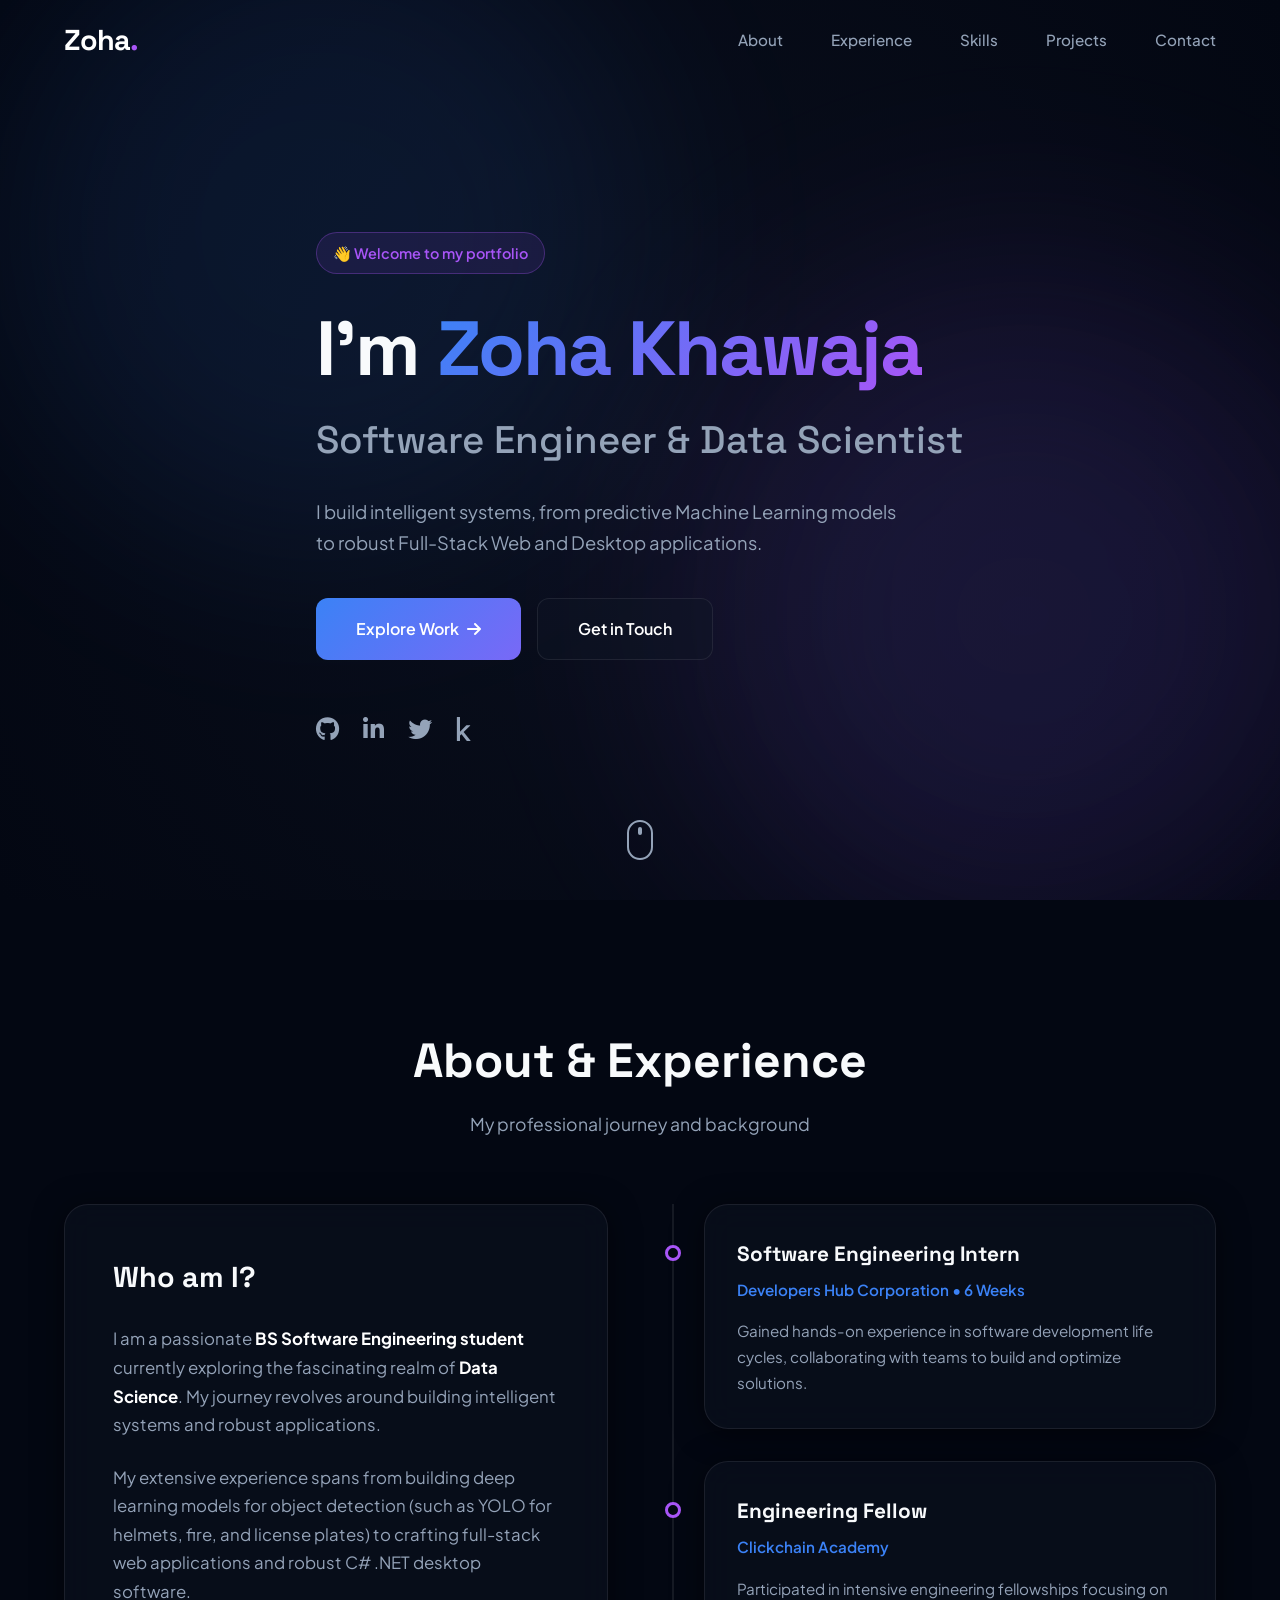
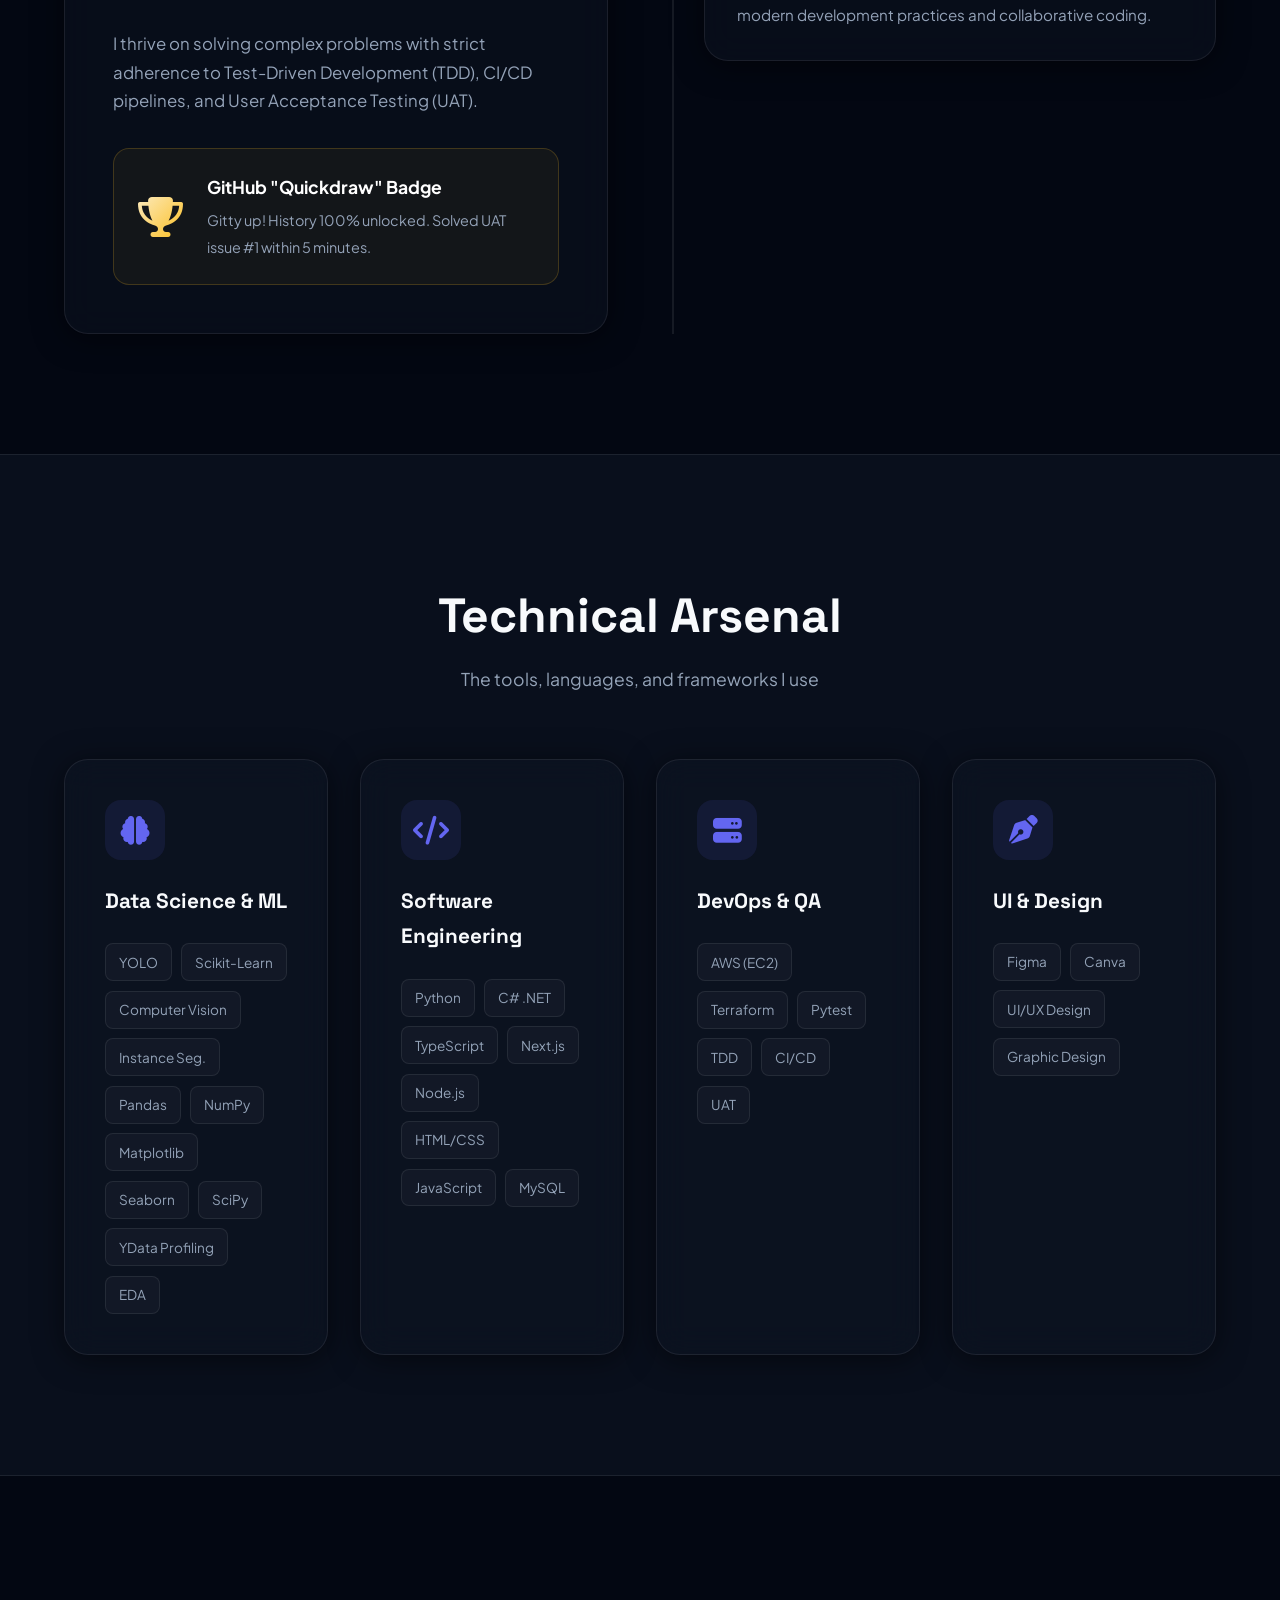
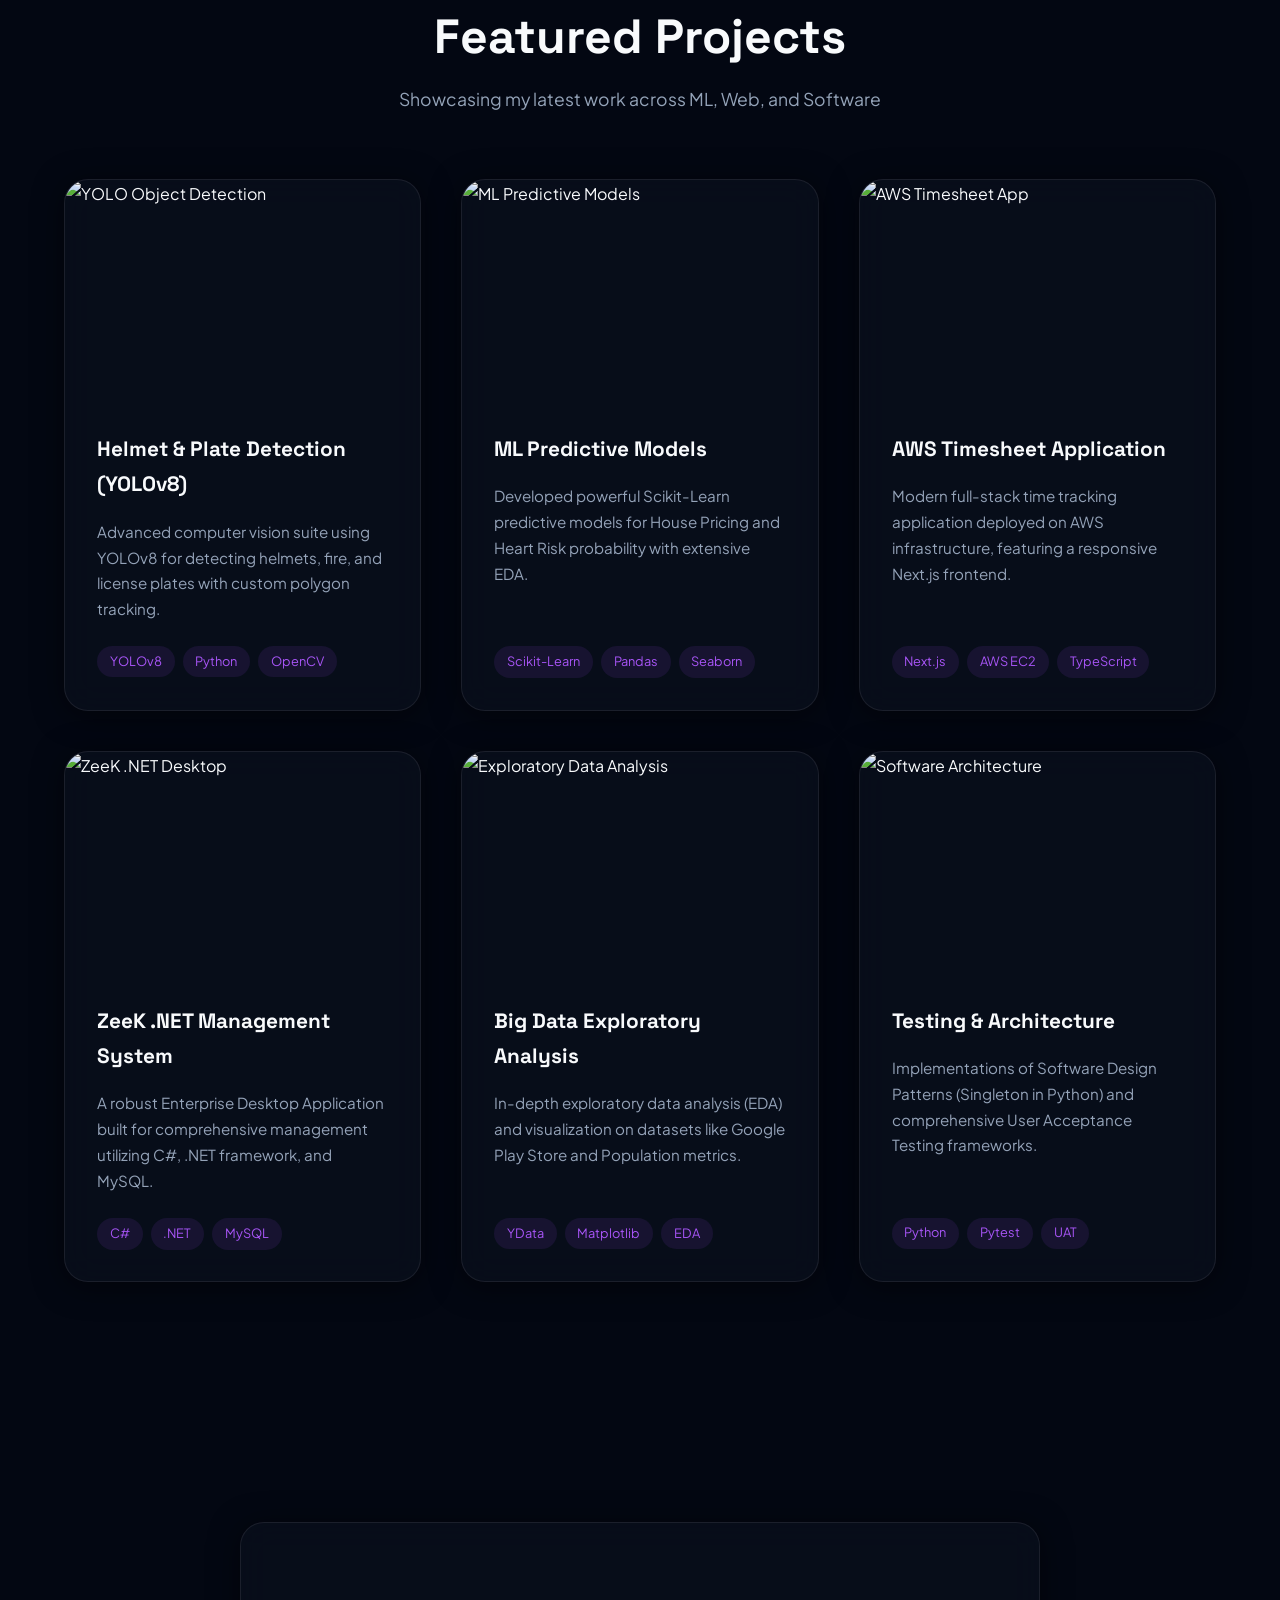
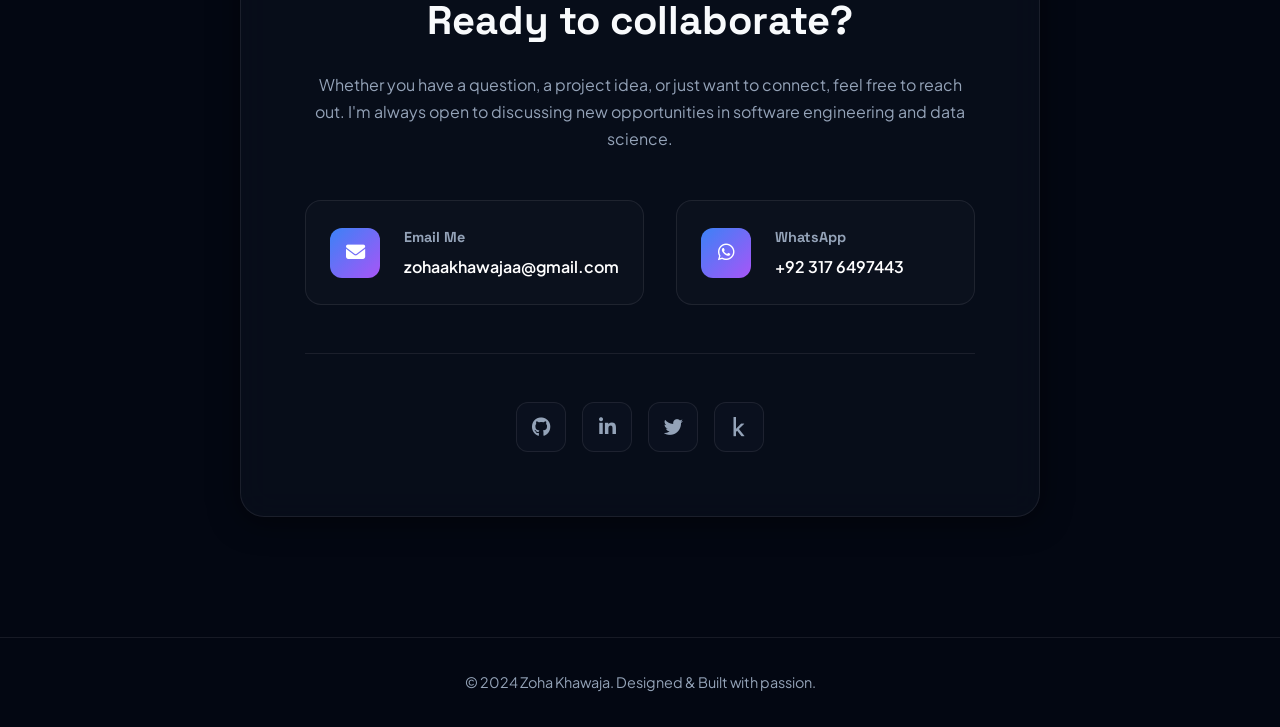
==== index.html @ 9344b0a2 "Add files via upload" ====
<!DOCTYPE html>
<html lang="en">
<head>
    <meta charset="UTF-8">
    <meta name="viewport" content="width=device-width, initial-scale=1.0">
    <title>Zoha Khawaja | Software Engineer & Data Scientist</title>
    <meta name="description" content="Portfolio of Zoha Khawaja, a Software Engineering student specializing in Data Science, Machine Learning, and Web Development.">
    <link rel="stylesheet" href="style.css">
    <!-- Google Fonts -->
    <link rel="preconnect" href="https://fonts.googleapis.com">
    <link rel="preconnect" href="https://fonts.gstatic.com" crossorigin>
    <link href="https://fonts.googleapis.com/css2?family=Plus+Jakarta+Sans:wght@300;400;500;600;700;800&family=Space+Grotesk:wght@400;500;600;700&display=swap" rel="stylesheet">
    <!-- Font Awesome -->
    <link rel="stylesheet" href="https://cdnjs.cloudflare.com/ajax/libs/font-awesome/6.4.0/css/all.min.css">
</head>
<body>
    <!-- Abstract Background -->
    <div class="bg-mesh">
        <div class="blob blob-1"></div>
        <div class="blob blob-2"></div>
        <div class="blob blob-3"></div>
        <div class="blob blob-4"></div>
    </div>

    <!-- Navigation -->
    <nav id="navbar">
        <div class="nav-container">
            <a href="#" class="logo">Zoha<span class="dot">.</span></a>
            <ul class="nav-links">
                <li><a href="#about">About</a></li>
                <li><a href="#experience">Experience</a></li>
                <li><a href="#skills">Skills</a></li>
                <li><a href="#projects">Projects</a></li>
                <li><a href="#contact">Contact</a></li>
            </ul>
            <div class="mobile-menu-btn">
                <i class="fas fa-bars"></i>
            </div>
        </div>
    </nav>

    <!-- Hero Section -->
    <section id="hero" class="hero">
        <div class="container hero-content">
            <div class="hero-text">
                <div class="badge-pill reveal">👋 Welcome to my portfolio</div>
                <h1 class="name reveal">I'm <span class="gradient-text">Zoha Khawaja</span></h1>
                <h2 class="title reveal">Software Engineer & Data Scientist</h2>
                <p class="subtitle reveal">I build intelligent systems, from predictive Machine Learning models to robust Full-Stack Web and Desktop applications.</p>
                <div class="hero-cta reveal">
                    <a href="#projects" class="btn btn-primary">Explore Work <i class="fas fa-arrow-right"></i></a>
                    <a href="#contact" class="btn btn-secondary">Get in Touch</a>
                </div>
                <div class="social-links-hero reveal">
                    <a href="https://github.com/zohaakhawajaa" target="_blank" title="GitHub"><i class="fab fa-github"></i></a>
                    <a href="https://www.linkedin.com/in/zoha-khawaja-99671831b/" target="_blank" title="LinkedIn"><i class="fab fa-linkedin-in"></i></a>
                    <a href="https://x.com/zohaakhawajaa" target="_blank" title="Twitter"><i class="fab fa-twitter"></i></a>
                    <a href="https://www.kaggle.com/zohakhawaja" target="_blank" title="Kaggle"><i class="fab fa-kaggle"></i></a>
                </div>
            </div>
        </div>
        <div class="scroll-indicator">
            <div class="mouse">
                <div class="wheel"></div>
            </div>
        </div>
    </section>

    <!-- About & Experience Section -->
    <section id="about" class="section">
        <div class="container">
            <div class="section-header reveal">
                <h2 class="section-title">About & Experience</h2>
                <p class="section-subtitle">My professional journey and background</p>
            </div>
            
            <div class="about-grid">
                <div class="about-text glass mask-card reveal">
                    <h3>Who am I?</h3>
                    <p>I am a passionate <strong>BS Software Engineering student</strong> currently exploring the fascinating realm of <strong>Data Science</strong>. My journey revolves around building intelligent systems and robust applications.</p>
                    <p>My extensive experience spans from building deep learning models for object detection (such as YOLO for helmets, fire, and license plates) to crafting full-stack web applications and robust C# .NET desktop software.</p>
                    <p>I thrive on solving complex problems with strict adherence to Test-Driven Development (TDD), CI/CD pipelines, and User Acceptance Testing (UAT).</p>
                    
                    <div class="achievement-badge">
                        <i class="fas fa-trophy text-gold"></i>
                        <div>
                            <strong>GitHub "Quickdraw" Badge</strong>
                            <span>Gitty up! History 100% unlocked. Solved UAT issue #1 within 5 minutes.</span>
                        </div>
                    </div>
                </div>

                <div id="experience" class="experience-timeline reveal">
                    <div class="timeline-item glass">
                        <div class="timeline-dot"></div>
                        <div class="timeline-content">
                            <h4>Software Engineering Intern</h4>
                            <p class="company"><a href="https://www.linkedin.com/company/developershub-corporation/posts/?feedView=all" target="_blank">Developers Hub Corporation</a> &bull; 6 Weeks</p>
                            <p class="desc">Gained hands-on experience in software development life cycles, collaborating with teams to build and optimize solutions.</p>
                        </div>
                    </div>
                    <div class="timeline-item glass">
                        <div class="timeline-dot"></div>
                        <div class="timeline-content">
                            <h4>Engineering Fellow</h4>
                            <p class="company"><a href="https://www.linkedin.com/company/clickchain-academy/posts/?feedView=all" target="_blank">Clickchain Academy</a></p>
                            <p class="desc">Participated in intensive engineering fellowships focusing on modern development practices and collaborative coding.</p>
                        </div>
                    </div>
                </div>
            </div>
        </div>
    </section>

    <!-- Skills Section -->
    <section id="skills" class="section dark-alt">
        <div class="container">
            <div class="section-header reveal">
                <h2 class="section-title">Technical Arsenal</h2>
                <p class="section-subtitle">The tools, languages, and frameworks I use</p>
            </div>

            <div class="skills-grid">
                <!-- Data Science -->
                <div class="skill-card glass reveal">
                    <div class="skill-icon"><i class="fas fa-brain"></i></div>
                    <h3>Data Science & ML</h3>
                    <div class="tags">
                        <span>YOLO</span><span>Scikit-Learn</span><span>Computer Vision</span>
                        <span>Instance Seg.</span><span>Pandas</span><span>NumPy</span>
                        <span>Matplotlib</span><span>Seaborn</span><span>SciPy</span>
                        <span>YData Profiling</span><span>EDA</span>
                    </div>
                </div>

                <!-- Web & Software -->
                <div class="skill-card glass reveal">
                    <div class="skill-icon"><i class="fas fa-code"></i></div>
                    <h3>Software Engineering</h3>
                    <div class="tags">
                        <span>Python</span><span>C# .NET</span><span>TypeScript</span>
                        <span>Next.js</span><span>Node.js</span><span>HTML/CSS</span>
                        <span>JavaScript</span><span>MySQL</span>
                    </div>
                </div>

                <!-- DevOps & Testing -->
                <div class="skill-card glass reveal">
                    <div class="skill-icon"><i class="fas fa-server"></i></div>
                    <h3>DevOps & QA</h3>
                    <div class="tags">
                        <span>AWS (EC2)</span><span>Terraform</span><span>Pytest</span>
                        <span>TDD</span><span>CI/CD</span><span>UAT</span>
                    </div>
                </div>

                <!-- Design -->
                <div class="skill-card glass reveal">
                    <div class="skill-icon"><i class="fas fa-pen-nib"></i></div>
                    <h3>UI & Design</h3>
                    <div class="tags">
                        <span>Figma</span><span>Canva</span><span>UI/UX Design</span>
                        <span>Graphic Design</span>
                    </div>
                </div>
            </div>
        </div>
    </section>

    <!-- Projects Section -->
    <section id="projects" class="section">
        <div class="container">
            <div class="section-header reveal">
                <h2 class="section-title">Featured Projects</h2>
                <p class="section-subtitle">Showcasing my latest work across ML, Web, and Software</p>
            </div>

            <div class="portfolio-grid">
                
                <!-- Project 1 -->
                <div class="project-item glass reveal">
                    <div class="project-image">
                        <img src="https://images.unsplash.com/photo-1555949963-ff9fe0c870eb?auto=format&fit=crop&q=80&w=800" alt="YOLO Object Detection">
                        <div class="img-overlay">
                            <a href="https://github.com/zohaakhawajaa/Helmet-Number-Plate-Detection-using-YOLOv8" target="_blank" class="view-btn"><i class="fab fa-github"></i> View Source</a>
                        </div>
                    </div>
                    <div class="project-info">
                        <h3>Helmet & Plate Detection (YOLOv8)</h3>
                        <p>Advanced computer vision suite using YOLOv8 for detecting helmets, fire, and license plates with custom polygon tracking.</p>
                        <div class="project-tags">
                            <span>YOLOv8</span><span>Python</span><span>OpenCV</span>
                        </div>
                    </div>
                </div>

                <!-- Project 2 -->
                <div class="project-item glass reveal">
                    <div class="project-image">
                        <img src="https://images.unsplash.com/photo-1551288049-bebda4e38f71?auto=format&fit=crop&q=80&w=800" alt="ML Predictive Models">
                        <div class="img-overlay">
                            <a href="https://github.com/zohaakhawajaa/House-Price-Prediction-ML-" target="_blank" class="view-btn"><i class="fab fa-github"></i> House Price</a>
                            <a href="https://github.com/zohaakhawajaa/Heart-Risk-Predictor-ML" target="_blank" class="view-btn"><i class="fab fa-github"></i> Heart Risk</a>
                        </div>
                    </div>
                    <div class="project-info">
                        <h3>ML Predictive Models</h3>
                        <p>Developed powerful Scikit-Learn predictive models for House Pricing and Heart Risk probability with extensive EDA.</p>
                        <div class="project-tags">
                            <span>Scikit-Learn</span><span>Pandas</span><span>Seaborn</span>
                        </div>
                    </div>
                </div>

                <!-- Project 3 -->
                <div class="project-item glass reveal">
                    <div class="project-image">
                        <img src="https://images.unsplash.com/photo-1507238691740-187a5b1d37b8?auto=format&fit=crop&q=80&w=800" alt="AWS Timesheet App">
                        <div class="img-overlay">
                            <a href="https://github.com/zohaakhawajaa/TimeSheetFE" target="_blank" class="view-btn"><i class="fab fa-github"></i> View Frontend</a>
                        </div>
                    </div>
                    <div class="project-info">
                        <h3>AWS Timesheet Application</h3>
                        <p>Modern full-stack time tracking application deployed on AWS infrastructure, featuring a responsive Next.js frontend.</p>
                        <div class="project-tags">
                            <span>Next.js</span><span>AWS EC2</span><span>TypeScript</span>
                        </div>
                    </div>
                </div>

                <!-- Project 4 -->
                <div class="project-item glass reveal">
                    <div class="project-image">
                        <img src="https://images.unsplash.com/photo-1551033406-611cf9a28f67?auto=format&fit=crop&q=80&w=800" alt="ZeeK .NET Desktop">
                        <div class="img-overlay">
                            <a href="https://github.com/zohaakhawajaa/ZeeK-.NET-Management-System" target="_blank" class="view-btn"><i class="fab fa-github"></i> View Source</a>
                        </div>
                    </div>
                    <div class="project-info">
                        <h3>ZeeK .NET Management System</h3>
                        <p>A robust Enterprise Desktop Application built for comprehensive management utilizing C#, .NET framework, and MySQL.</p>
                        <div class="project-tags">
                            <span>C#</span><span>.NET</span><span>MySQL</span>
                        </div>
                    </div>
                </div>

                <!-- Project 5 -->
                <div class="project-item glass reveal">
                    <div class="project-image">
                        <img src="https://images.unsplash.com/photo-1551288049-bebda4e38f71?auto=format&fit=crop&q=80&w=800" alt="Exploratory Data Analysis">
                        <div class="img-overlay">
                            <a href="https://github.com/zohaakhawajaa/Exploring-and-Visualizing-a-Simple-Dataset" target="_blank" class="view-btn"><i class="fab fa-github"></i> View Source</a>
                        </div>
                    </div>
                    <div class="project-info">
                        <h3>Big Data Exploratory Analysis</h3>
                        <p>In-depth exploratory data analysis (EDA) and visualization on datasets like Google Play Store and Population metrics.</p>
                        <div class="project-tags">
                            <span>YData</span><span>Matplotlib</span><span>EDA</span>
                        </div>
                    </div>
                </div>

                <!-- Project 6 -->
                <div class="project-item glass reveal">
                    <div class="project-image">
                        <img src="https://images.unsplash.com/photo-1618401471353-b98afee0b2eb?auto=format&fit=crop&q=80&w=800" alt="Software Architecture">
                        <div class="img-overlay">
                            <a href="https://github.com/zohaakhawajaa/UAT" target="_blank" class="view-btn"><i class="fab fa-github"></i> UAT</a>
                            <a href="https://github.com/zohaakhawajaa/Singleton-Pattern-Python" target="_blank" class="view-btn"><i class="fab fa-github"></i> Design Pattern</a>
                        </div>
                    </div>
                    <div class="project-info">
                        <h3>Testing & Architecture</h3>
                        <p>Implementations of Software Design Patterns (Singleton in Python) and comprehensive User Acceptance Testing frameworks.</p>
                        <div class="project-tags">
                            <span>Python</span><span>Pytest</span><span>UAT</span>
                        </div>
                    </div>
                </div>

            </div>
        </div>
    </section>

    <!-- Contact Section -->
    <section id="contact" class="section">
        <div class="container">
            <div class="contact-wrapper glass reveal">
                <div class="contact-info">
                    <h2>Ready to collaborate?</h2>
                    <p>Whether you have a question, a project idea, or just want to connect, feel free to reach out. I'm always open to discussing new opportunities in software engineering and data science.</p>
                    
                    <div class="contact-methods">
                        <div class="method">
                            <div class="method-icon"><i class="fas fa-envelope"></i></div>
                            <div>
                                <h4>Email Me</h4>
                                <a href="mailto:zohaakhawajaa@gmail.com">zohaakhawajaa@gmail.com</a>
                            </div>
                        </div>
                        <div class="method">
                            <div class="method-icon"><i class="fab fa-whatsapp"></i></div>
                            <div>
                                <h4>WhatsApp</h4>
                                <a href="https://wa.me/923176497443" target="_blank">+92 317 6497443</a>
                            </div>
                        </div>
                    </div>

                    <div class="contact-socials">
                        <a href="https://github.com/zohaakhawajaa" target="_blank" class="btn-icon"><i class="fab fa-github"></i></a>
                        <a href="https://www.linkedin.com/in/zoha-khawaja-99671831b/" target="_blank" class="btn-icon"><i class="fab fa-linkedin-in"></i></a>
                        <a href="https://x.com/zohaakhawajaa" target="_blank" class="btn-icon"><i class="fab fa-twitter"></i></a>
                        <a href="https://www.kaggle.com/zohakhawaja" target="_blank" class="btn-icon"><i class="fab fa-kaggle"></i></a>
                    </div>
                </div>
            </div>
        </div>
    </section>

    <footer>
        <div class="container">
            <p>&copy; 2024 Zoha Khawaja. Designed & Built with passion.</p>
        </div>
    </footer>

    <script src="script.js"></script>
</body>
</html>
---- style.css ----
:root {
    /* Colors - Deep Dark Theme */
    --bg-base: #030712;
    --bg-surface: #111827;
    --text-primary: #f8fafc;
    --text-muted: #94a3b8;
    
    /* Vibrant Accents */
    --accent-blue: #3b82f6;
    --accent-indigo: #6366f1;
    --accent-purple: #a855f7;
    --accent-gold: #fbbf24;
    
    /* Gradients */
    --gradient-brand: linear-gradient(135deg, var(--accent-blue), var(--accent-purple));
    --gradient-gold: linear-gradient(135deg, #fceabb, var(--accent-gold));
    
    /* Glass Effect */
    --glass-bg: rgba(17, 24, 39, 0.4);
    --glass-border: rgba(255, 255, 255, 0.08);
    --glass-shadow: 0 4px 30px rgba(0, 0, 0, 0.5);
    
    /* Layout */
    --container-max: 1280px;
    --nav-height: 80px;
}

* {
    margin: 0;
    padding: 0;
    box-sizing: border-box;
}

html {
    scroll-behavior: smooth;
    font-family: 'Plus Jakarta Sans', sans-serif;
}

body {
    background-color: var(--bg-base);
    color: var(--text-primary);
    line-height: 1.7;
    overflow-x: hidden;
}

a {
    text-decoration: none;
}

/* Typography Overrides */
h1, h2, h3, h4, .logo {
    font-family: 'Space Grotesk', sans-serif;
}

.gradient-text {
    background: var(--gradient-brand);
    -webkit-background-clip: text;
    -webkit-text-fill-color: transparent;
    display: inline-block;
}

.text-gold {
    background: var(--gradient-gold);
    -webkit-background-clip: text;
    -webkit-text-fill-color: transparent;
}

.container {
    max-width: var(--container-max);
    margin: 0 auto;
    padding: 0 5%;
}

.section {
    padding: 120px 0;
    position: relative;
    z-index: 10;
}

.dark-alt {
    background-color: rgba(17, 24, 39, 0.5);
    border-top: 1px solid var(--glass-border);
    border-bottom: 1px solid var(--glass-border);
}

.section-header {
    text-align: center;
    margin-bottom: 4rem;
}

.section-title {
    font-size: clamp(2rem, 4vw, 3rem);
    font-weight: 700;
    margin-bottom: 0.5rem;
}

.section-subtitle {
    color: var(--text-muted);
    font-size: 1.1rem;
}

/* Base Glass Element */
.glass {
    background: var(--glass-bg);
    backdrop-filter: blur(16px);
    -webkit-backdrop-filter: blur(16px);
    border: 1px solid var(--glass-border);
    border-radius: 24px;
    box-shadow: var(--glass-shadow);
}

/* Background Mesh & Blobs */
.bg-mesh {
    position: fixed;
    top: 0; left: 0; right: 0; bottom: 0;
    z-index: 0;
    overflow: hidden;
    pointer-events: none;
    background: radial-gradient(circle at center, #0a0f1d 0%, var(--bg-base) 100%);
}

.blob {
    position: absolute;
    filter: blur(100px);
    opacity: 0.5;
    animation: drift 25s infinite alternate ease-in-out;
    border-radius: 50%;
}

.blob-1 { top: -10%; left: 0; width: 50vw; height: 50vw; background: rgba(59, 130, 246, 0.2); }
.blob-2 { bottom: -10%; right: -10%; width: 60vw; height: 60vw; background: rgba(168, 85, 247, 0.15); animation-delay: -5s; }
.blob-3 { top: 40%; left: 60%; width: 40vw; height: 40vw; background: rgba(99, 102, 241, 0.15); animation-delay: -12s; }

@keyframes drift {
    0% { transform: translate(0, 0) scale(1); }
    100% { transform: translate(50px, -50px) scale(1.1); }
}

/* Nav */
nav {
    position: fixed;
    top: 0; left: 0; right: 0;
    height: var(--nav-height);
    z-index: 1000;
    transition: all 0.4s ease;
}

nav.scrolled {
    background: rgba(3, 7, 18, 0.85);
    backdrop-filter: blur(20px);
    border-bottom: 1px solid var(--glass-border);
}

.nav-container {
    display: flex;
    justify-content: space-between;
    align-items: center;
    max-width: var(--container-max);
    margin: 0 auto;
    padding: 0 5%;
    height: 100%;
}

.logo {
    font-size: 1.8rem;
    font-weight: 800;
    color: #fff;
    letter-spacing: -1px;
}

.logo .dot {
    color: var(--accent-purple);
}

.nav-links {
    display: flex;
    list-style: none;
    gap: 3rem;
}

.nav-links a {
    color: var(--text-muted);
    font-size: 0.95rem;
    font-weight: 500;
    transition: all 0.3s;
    position: relative;
}

.nav-links a:hover, .nav-links a.active {
    color: #fff;
}

.nav-links a::after {
    content: '';
    position: absolute;
    bottom: -6px; left: 0;
    width: 0%;
    height: 2px;
    background: var(--gradient-brand);
    transition: width 0.3s ease;
}

.nav-links a:hover::after {
    width: 100%;
}

.mobile-menu-btn {
    display: none;
    font-size: 1.5rem;
    cursor: pointer;
    color: #fff;
}

/* Buttons */
.btn {
    display: inline-flex;
    align-items: center;
    justify-content: center;
    gap: 0.5rem;
    padding: 1rem 2.5rem;
    border-radius: 12px;
    font-weight: 600;
    transition: all 0.3s cubic-bezier(0.4, 0, 0.2, 1);
    cursor: pointer;
    border: none;
    font-size: 1rem;
}

.btn-primary {
    background: var(--gradient-brand);
    color: #fff;
    background-size: 200% auto;
}

.btn-primary:hover {
    background-position: right center;
    transform: translateY(-2px);
    box-shadow: 0 10px 25px rgba(168, 85, 247, 0.4);
}

.btn-secondary {
    background: var(--glass-bg);
    color: #fff;
    border: 1px solid var(--glass-border);
}

.btn-secondary:hover {
    background: rgba(255, 255, 255, 0.1);
    transform: translateY(-2px);
}

.btn-icon {
    width: 50px;
    height: 50px;
    border-radius: 12px;
    background: var(--glass-bg);
    border: 1px solid var(--glass-border);
    display: flex;
    align-items: center;
    justify-content: center;
    font-size: 1.2rem;
    color: var(--text-muted);
    transition: all 0.3s;
}

.btn-icon:hover {
    background: var(--gradient-brand);
    color: #fff;
    transform: translateY(-3px);
    border-color: transparent;
}

/* Hero Section */
.hero {
    min-height: 100vh;
    display: flex;
    align-items: center;
    position: relative;
    padding-top: var(--nav-height);
    z-index: 10;
}

.hero-text {
    max-width: 800px;
}

.badge-pill {
    display: inline-block;
    padding: 0.5rem 1rem;
    background: rgba(168, 85, 247, 0.1);
    border: 1px solid rgba(168, 85, 247, 0.3);
    border-radius: 50px;
    color: var(--accent-purple);
    font-weight: 600;
    font-size: 0.9rem;
    margin-bottom: 2rem;
}

.hero .name {
    font-size: clamp(3rem, 6vw, 5rem);
    letter-spacing: -2px;
    line-height: 1.1;
    margin-bottom: 1rem;
}

.hero .title {
    font-size: clamp(1.5rem, 3vw, 2.5rem);
    color: var(--text-muted);
    margin-bottom: 1.5rem;
    font-weight: 500;
}

.hero .subtitle {
    font-size: 1.15rem;
    color: var(--text-muted);
    margin-bottom: 2.5rem;
    max-width: 600px;
}

.hero-cta {
    display: flex;
    gap: 1rem;
    margin-bottom: 3rem;
    flex-wrap: wrap;
}

.social-links-hero {
    display: flex;
    gap: 1.5rem;
}

.social-links-hero a {
    color: var(--text-muted);
    font-size: 1.5rem;
    transition: all 0.3s;
}

.social-links-hero a:hover {
    color: var(--accent-purple);
    transform: translateY(-3px);
}

/* Scroll indicator */
.scroll-indicator {
    position: absolute;
    bottom: 40px;
    left: 50%;
    transform: translateX(-50%);
}

.mouse {
    width: 26px;
    height: 40px;
    border: 2px solid var(--text-muted);
    border-radius: 20px;
    display: flex;
    justify-content: center;
    padding-top: 5px;
}

.wheel {
    width: 4px;
    height: 8px;
    background: var(--text-muted);
    border-radius: 2px;
    animation: scroll 2s infinite;
}

@keyframes scroll {
    0% { transform: translateY(0); opacity: 1; }
    100% { transform: translateY(15px); opacity: 0; }
}

/* About Grid */
.about-grid {
    display: grid;
    grid-template-columns: 1fr 1fr;
    gap: 4rem;
}

.about-text {
    padding: 3rem;
}

.about-text h3 {
    font-size: 1.8rem;
    margin-bottom: 1.5rem;
}

.about-text p {
    color: var(--text-muted);
    margin-bottom: 1.5rem;
    font-size: 1.05rem;
}

.about-text strong {
    color: #fff;
}

.achievement-badge {
    margin-top: 2rem;
    padding: 1.5rem;
    background: rgba(251, 191, 36, 0.05);
    border: 1px solid rgba(251, 191, 36, 0.2);
    border-radius: 16px;
    display: flex;
    gap: 1.5rem;
    align-items: center;
}

.achievement-badge i {
    font-size: 2.5rem;
}

.achievement-badge strong {
    display: block;
    font-size: 1.1rem;
    margin-bottom: 0.2rem;
}

.achievement-badge span {
    font-size: 0.9rem;
    color: var(--text-muted);
}

/* Timeline */
.experience-timeline {
    position: relative;
    padding-left: 2rem;
}

.experience-timeline::before {
    content: '';
    position: absolute;
    left: 0; top: 0; bottom: 0;
    width: 2px;
    background: var(--glass-border);
}

.timeline-item {
    position: relative;
    padding: 2rem;
    margin-bottom: 2rem;
}

.timeline-dot {
    position: absolute;
    left: -2rem; top: 2.5rem;
    width: 16px; height: 16px;
    background: var(--bg-base);
    border: 3px solid var(--accent-purple);
    border-radius: 50%;
    transform: translateX(-50%);
}

.timeline-content h4 {
    font-size: 1.3rem;
    margin-bottom: 0.3rem;
}

.timeline-content .company {
    color: var(--accent-blue);
    font-size: 0.95rem;
    margin-bottom: 1rem;
    font-weight: 600;
}

.timeline-content .company a {
    color: inherit;
}

.timeline-content .company a:hover {
    text-decoration: underline;
}

.timeline-content .desc {
    color: var(--text-muted);
    font-size: 0.95rem;
}

/* Skills Grid */
.skills-grid {
    display: grid;
    grid-template-columns: repeat(auto-fit, minmax(250px, 1fr));
    gap: 2rem;
}

.skill-card {
    padding: 2.5rem;
    transition: transform 0.3s ease;
}

.skill-card:hover {
    transform: translateY(-8px);
    border-color: rgba(99, 102, 241, 0.3);
}

.skill-icon {
    width: 60px; height: 60px;
    border-radius: 16px;
    background: rgba(99, 102, 241, 0.1);
    color: var(--accent-indigo);
    display: flex;
    align-items: center;
    justify-content: center;
    font-size: 1.8rem;
    margin-bottom: 1.5rem;
}

.skill-card h3 {
    font-size: 1.3rem;
    margin-bottom: 1.5rem;
}

.tags {
    display: flex;
    flex-wrap: wrap;
    gap: 0.6rem;
}

.tags span {
    font-size: 0.85rem;
    padding: 0.4rem 0.8rem;
    background: rgba(255, 255, 255, 0.03);
    border: 1px solid var(--glass-border);
    border-radius: 8px;
    color: var(--text-muted);
    transition: all 0.3s;
}

.skill-card:hover .tags span {
    border-color: rgba(99, 102, 241, 0.2);
    color: #fff;
}

/* Projects Grid */
.portfolio-grid {
    display: grid;
    grid-template-columns: repeat(auto-fit, minmax(350px, 1fr));
    gap: 2.5rem;
}

.project-item {
    overflow: hidden;
    display: flex;
    flex-direction: column;
    transition: all 0.4s ease;
}

.project-item:hover {
    transform: translateY(-10px);
    border-color: rgba(168, 85, 247, 0.3);
    box-shadow: 0 20px 40px rgba(0, 0, 0, 0.4);
}

.project-image {
    position: relative;
    width: 100%;
    height: 220px;
    overflow: hidden;
}

.project-image img {
    width: 100%;
    height: 100%;
    object-fit: cover;
    transition: transform 0.5s ease;
}

.project-item:hover .project-image img {
    transform: scale(1.05);
}

.img-overlay {
    position: absolute;
    inset: 0;
    background: rgba(3, 7, 18, 0.7);
    backdrop-filter: blur(4px);
    display: flex;
    flex-direction: column;
    align-items: center;
    justify-content: center;
    gap: 1rem;
    opacity: 0;
    transition: opacity 0.3s ease;
}

.project-item:hover .img-overlay {
    opacity: 1;
}

.view-btn {
    padding: 0.6rem 1.2rem;
    background: #fff;
    color: #000;
    border-radius: 8px;
    font-weight: 600;
    font-size: 0.9rem;
    transition: transform 0.2s;
}

.view-btn:hover {
    transform: scale(1.05);
}

.project-info {
    padding: 2rem;
    display: flex;
    flex-direction: column;
    flex-grow: 1;
}

.project-info h3 {
    font-size: 1.3rem;
    margin-bottom: 1rem;
}

.project-info p {
    color: var(--text-muted);
    font-size: 0.95rem;
    margin-bottom: 1.5rem;
    flex-grow: 1;
}

.project-tags {
    display: flex;
    flex-wrap: wrap;
    gap: 0.5rem;
}

.project-tags span {
    font-size: 0.8rem;
    color: var(--accent-purple);
    background: rgba(168, 85, 247, 0.1);
    padding: 0.3rem 0.8rem;
    border-radius: 20px;
}

/* Contact Section */
.contact-wrapper {
    padding: 4rem;
    max-width: 800px;
    margin: 0 auto;
    text-align: center;
}

.contact-wrapper h2 {
    font-size: 2.5rem;
    margin-bottom: 1rem;
}

.contact-wrapper p {
    color: var(--text-muted);
    margin-bottom: 3rem;
}

.contact-methods {
    display: grid;
    grid-template-columns: 1fr 1fr;
    gap: 2rem;
    margin-bottom: 3rem;
    text-align: left;
}

.method {
    display: flex;
    align-items: center;
    gap: 1.5rem;
    padding: 1.5rem;
    background: rgba(255, 255, 255, 0.02);
    border: 1px solid var(--glass-border);
    border-radius: 16px;
}

.method-icon {
    width: 50px; height: 50px;
    background: var(--gradient-brand);
    border-radius: 12px;
    display: flex;
    align-items: center;
    justify-content: center;
    font-size: 1.2rem;
    color: #fff;
}

.method h4 {
    font-size: 0.9rem;
    color: var(--text-muted);
    margin-bottom: 0.2rem;
}

.method a {
    color: #fff;
    font-weight: 600;
}

.contact-socials {
    display: flex;
    justify-content: center;
    gap: 1rem;
    border-top: 1px solid var(--glass-border);
    padding-top: 3rem;
}

/* Footer */
footer {
    padding: 2rem 0;
    text-align: center;
    border-top: 1px solid var(--glass-border);
    background: #030712;
}

footer p {
    color: var(--text-muted);
    font-size: 0.9rem;
}

/* Animations */
.reveal {
    opacity: 0;
    transform: translateY(30px);
    transition: all 0.8s cubic-bezier(0.5, 0, 0, 1);
}

.reveal.active {
    opacity: 1;
    transform: translateY(0);
}

/* Responsive */
@media (max-width: 992px) {
    .about-grid {
        grid-template-columns: 1fr;
    }
}

@media (max-width: 768px) {
    .mobile-menu-btn {
        display: block;
        z-index: 1001;
    }
    
    .nav-links {
        position: fixed;
        top: 0; right: -100%; bottom: 0;
        width: 80%;
        max-width: 400px;
        background: rgba(3, 7, 18, 0.95);
        backdrop-filter: blur(20px);
        flex-direction: column;
        justify-content: center;
        align-items: center;
        gap: 2.5rem;
        transition: right 0.4s cubic-bezier(0.4, 0, 0.2, 1);
        border-left: 1px solid var(--glass-border);
    }
    
    .nav-links.active {
        right: 0;
    }

    .nav-links a {
        font-size: 1.2rem;
    }

    .contact-wrapper {
        padding: 2rem;
    }

    .contact-methods {
        grid-template-columns: 1fr;
    }
    
    .hero .name {
        font-size: 3rem;
    }
    
    .hero .title {
        font-size: 1.5rem;
    }
}
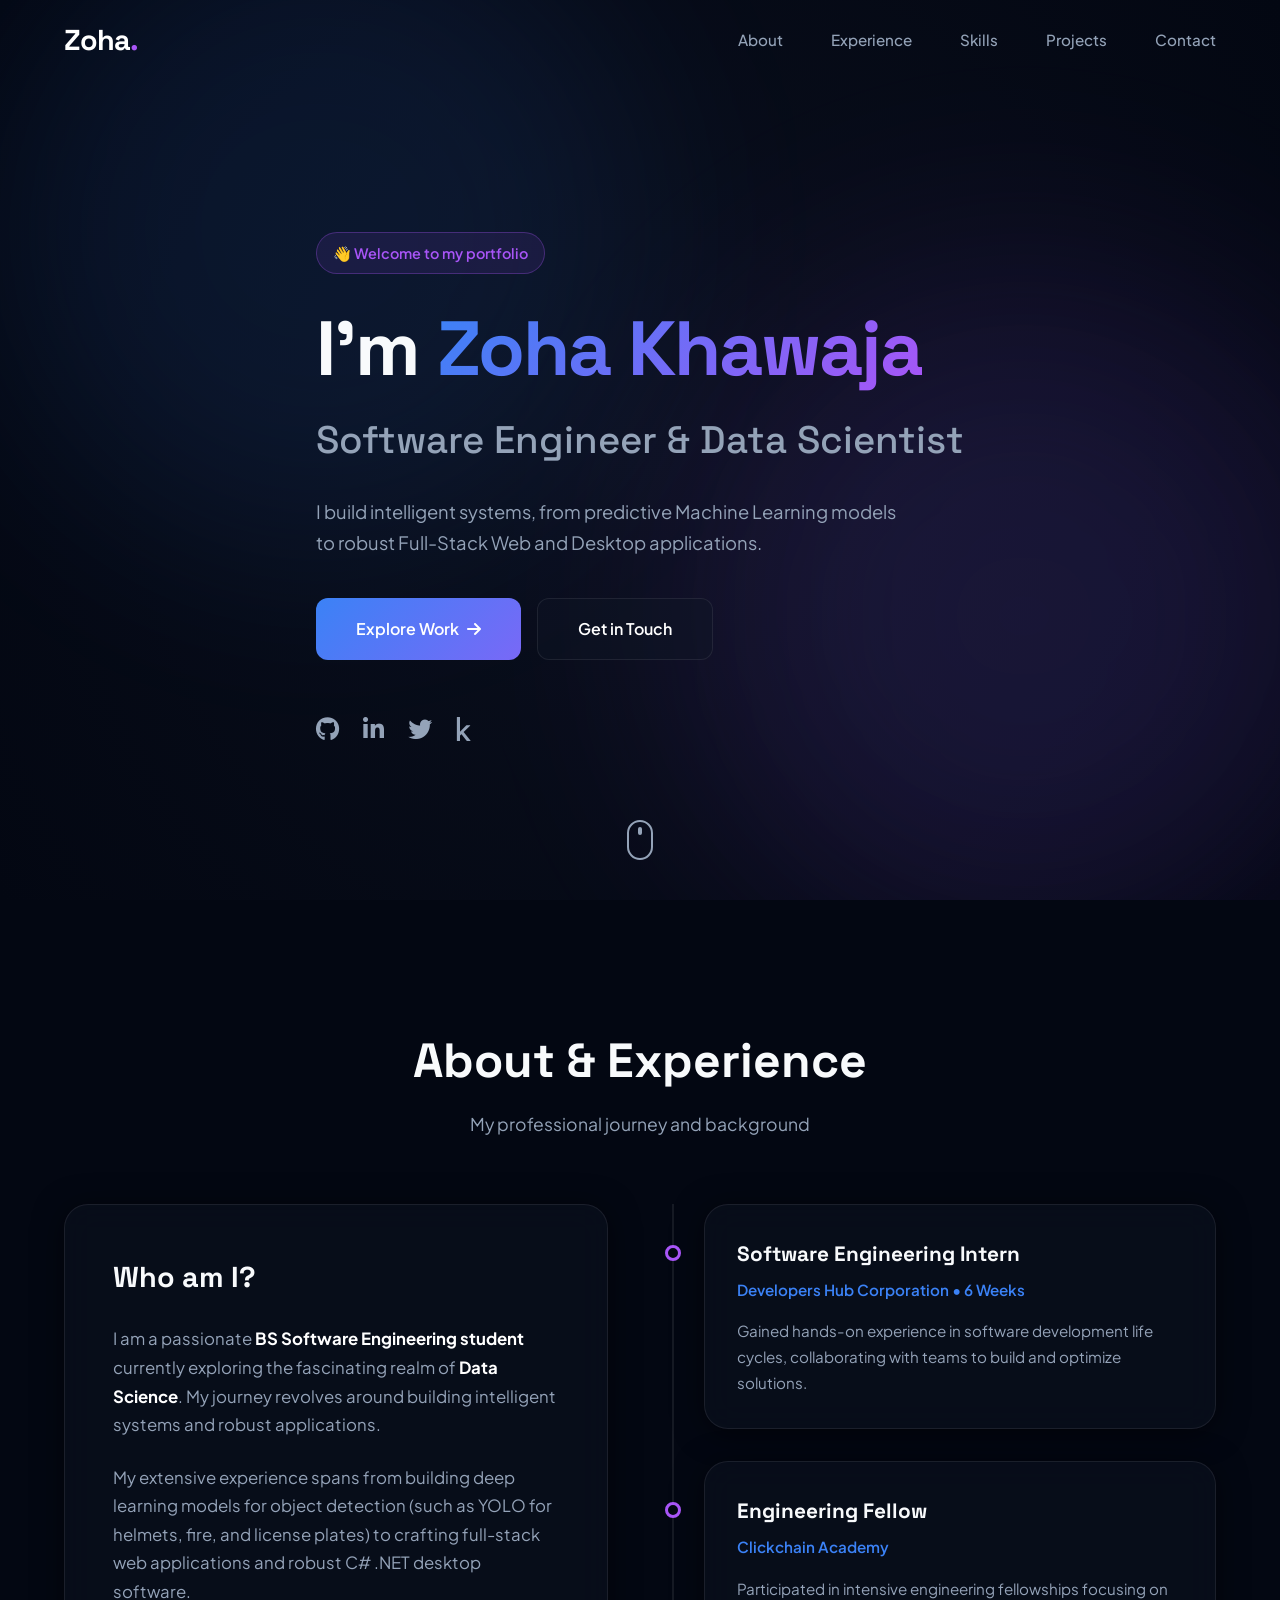
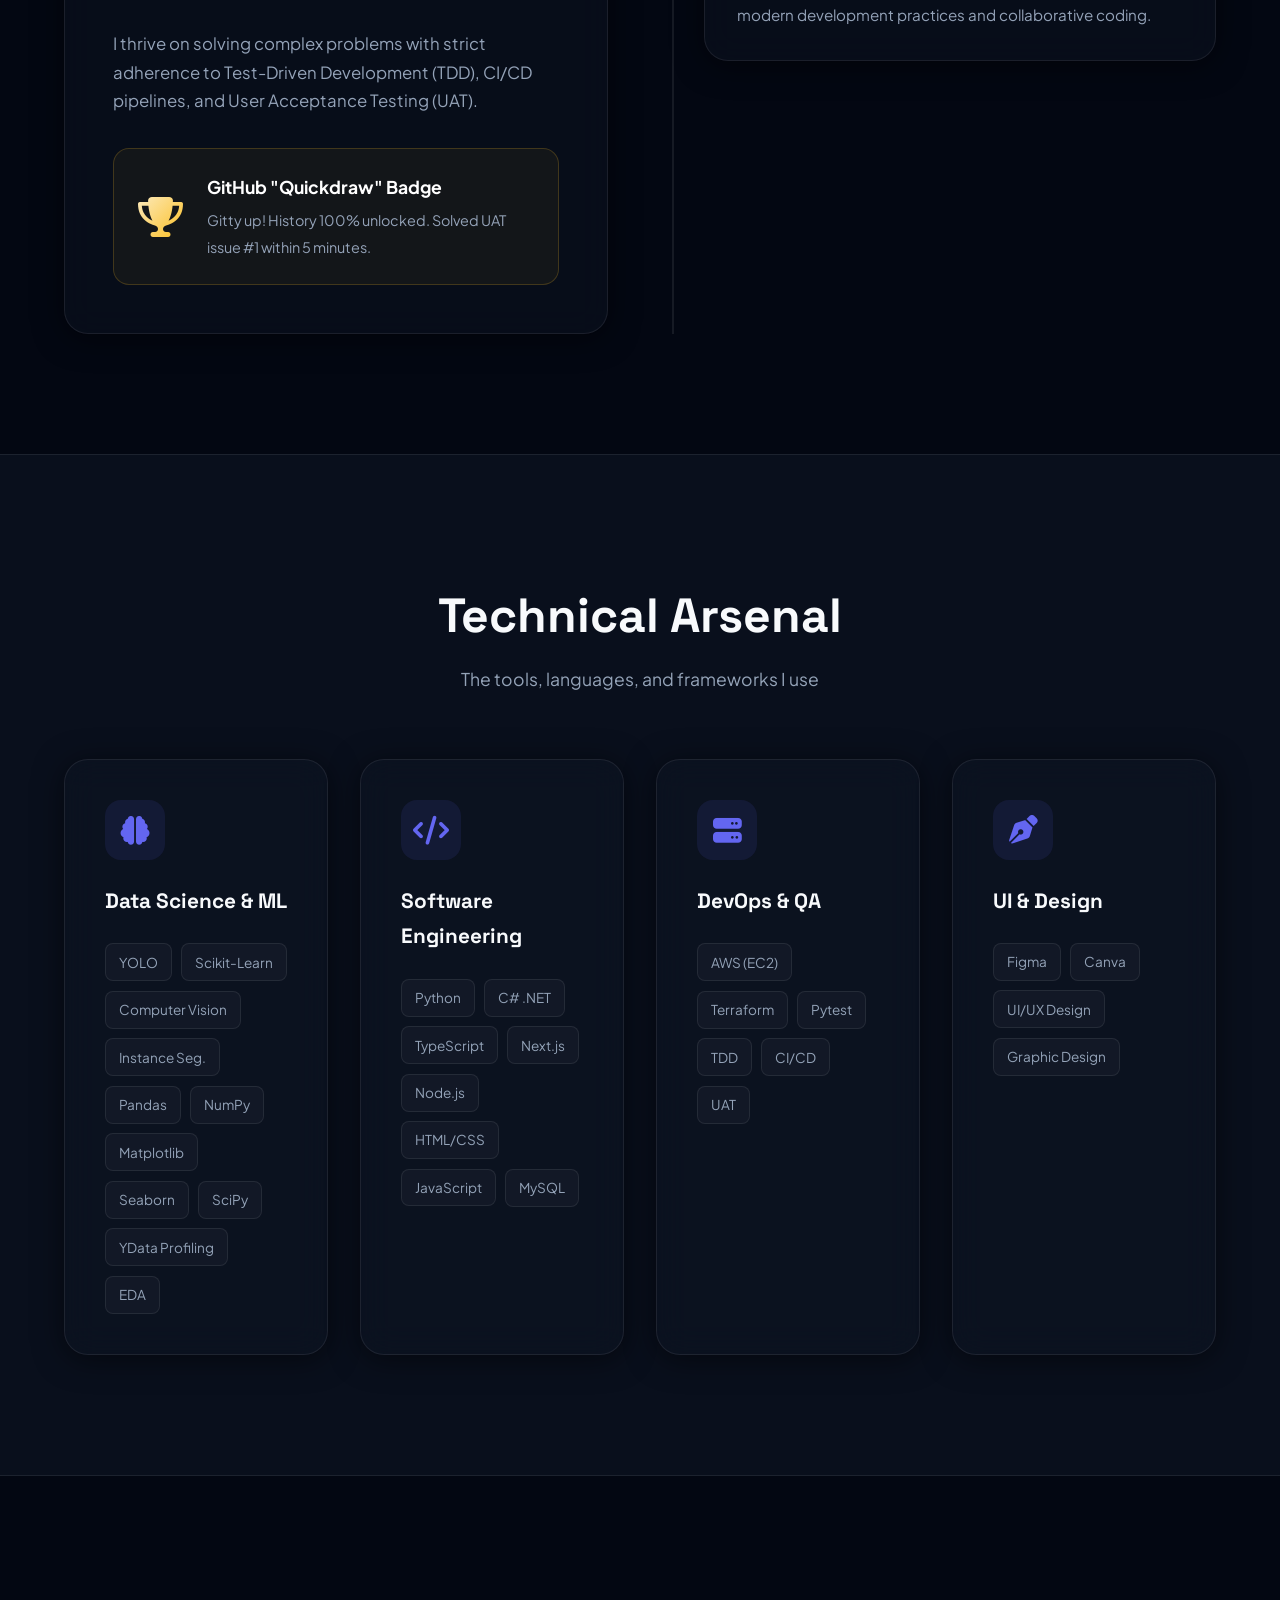
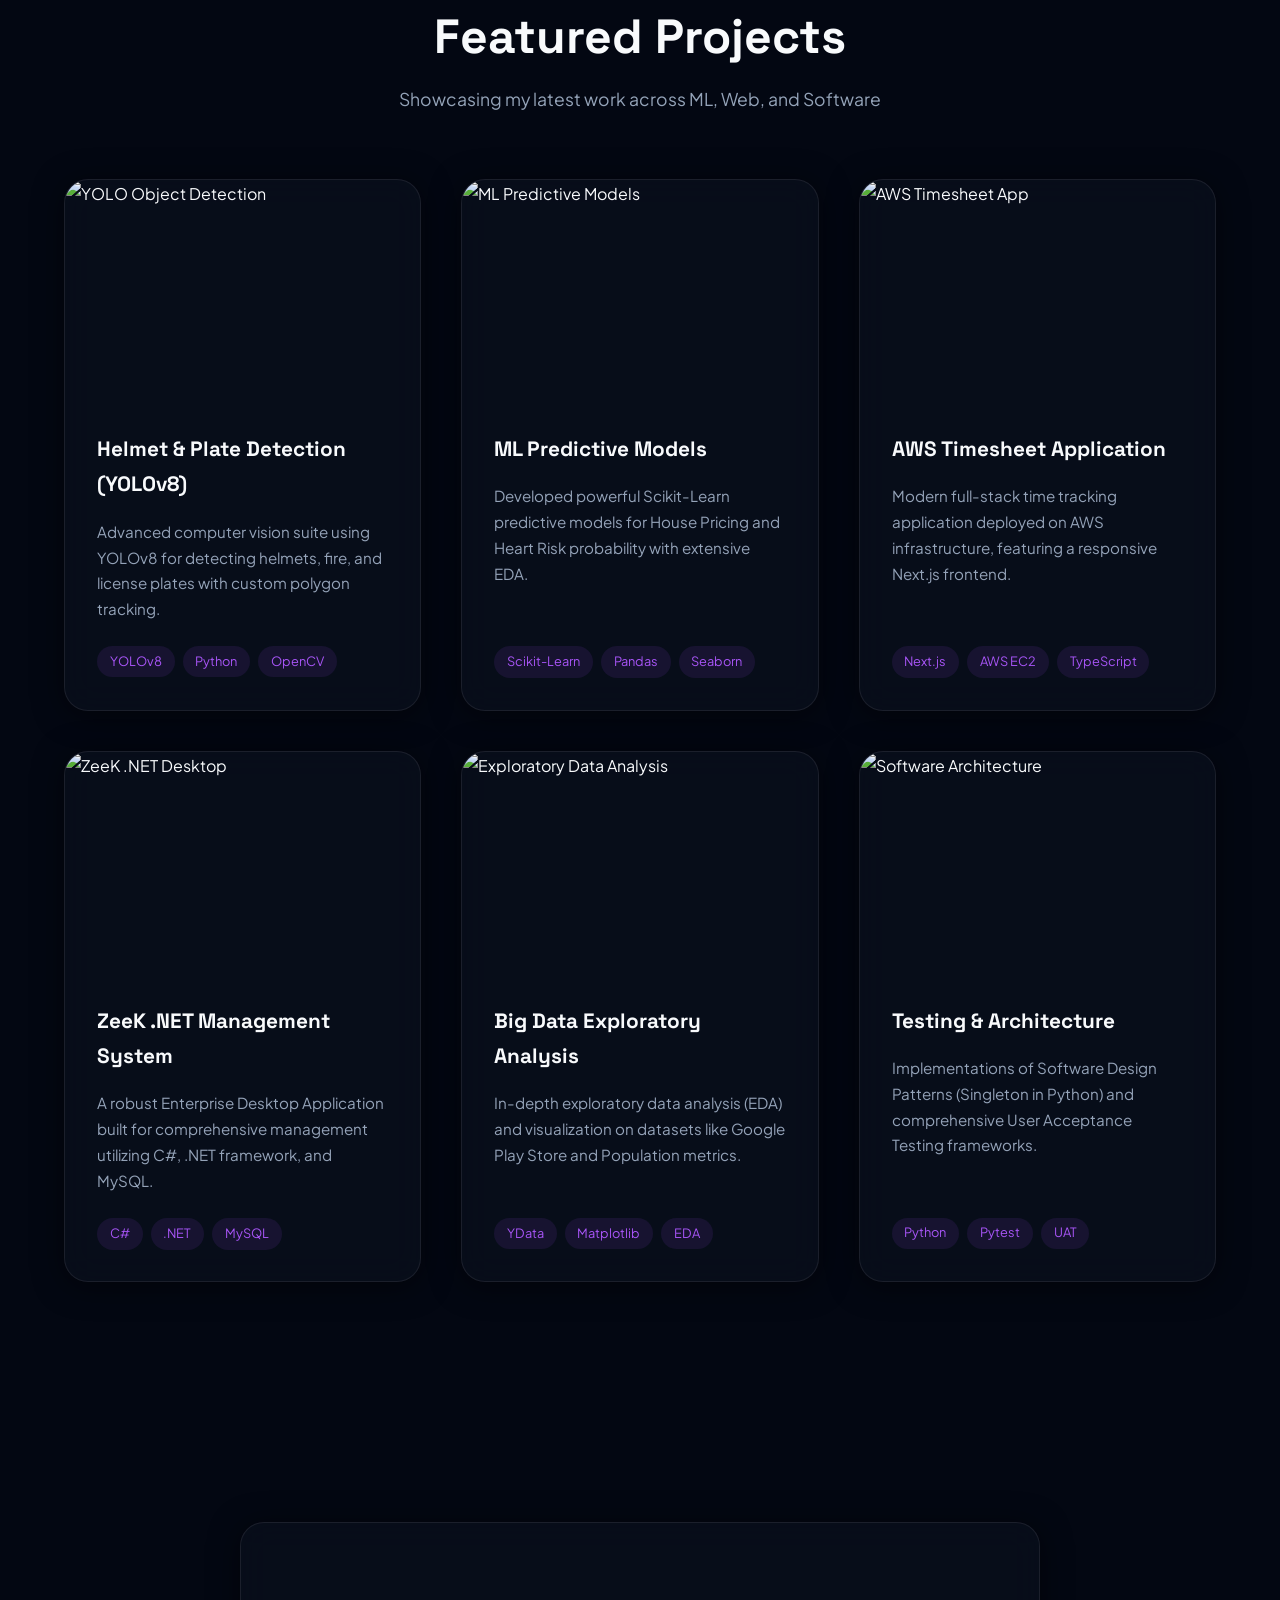
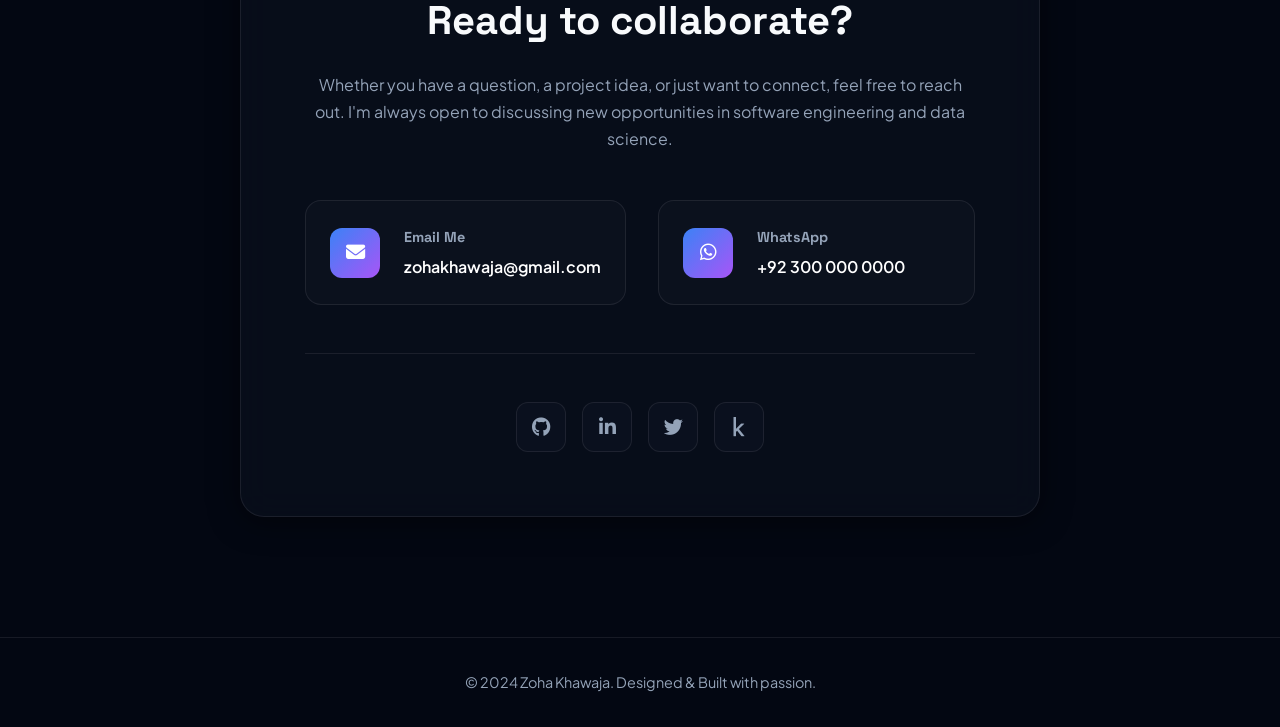
==== commit 6d9351ef: "Update index.html" ====
--- a/index.html
+++ b/index.html
@@ -298,14 +298,14 @@
                             <div class="method-icon"><i class="fas fa-envelope"></i></div>
                             <div>
                                 <h4>Email Me</h4>
-                                <a href="mailto:zohaakhawajaa@gmail.com">zohaakhawajaa@gmail.com</a>
+                                <a href="mailto:zohaakhawajaa@gmail.com">zohakhawaja@gmail.com</a>
                             </div>
                         </div>
                         <div class="method">
                             <div class="method-icon"><i class="fab fa-whatsapp"></i></div>
                             <div>
                                 <h4>WhatsApp</h4>
-                                <a href="https://wa.me/923176497443" target="_blank">+92 317 6497443</a>
+                                <a href="https://wa.me/923176497443" target="_blank">+92 300 000 0000</a>
                             </div>
                         </div>
                     </div>
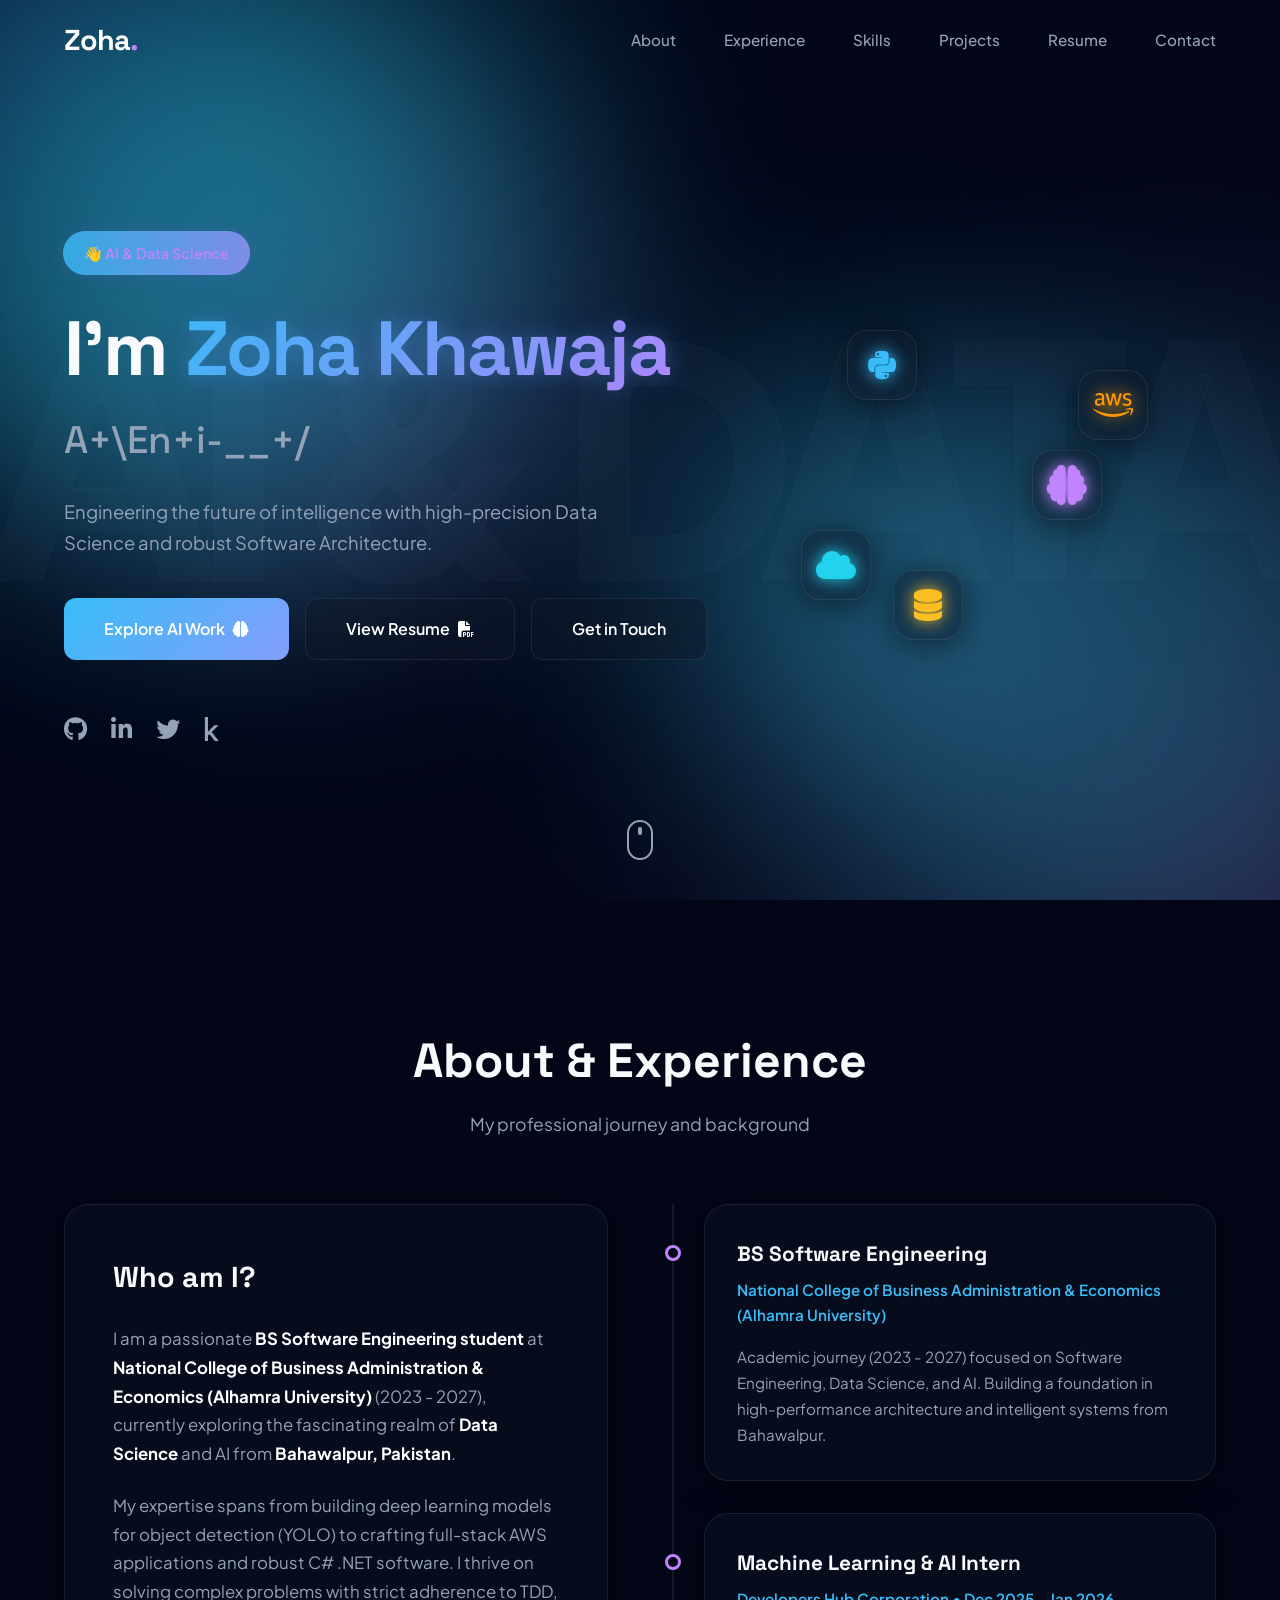
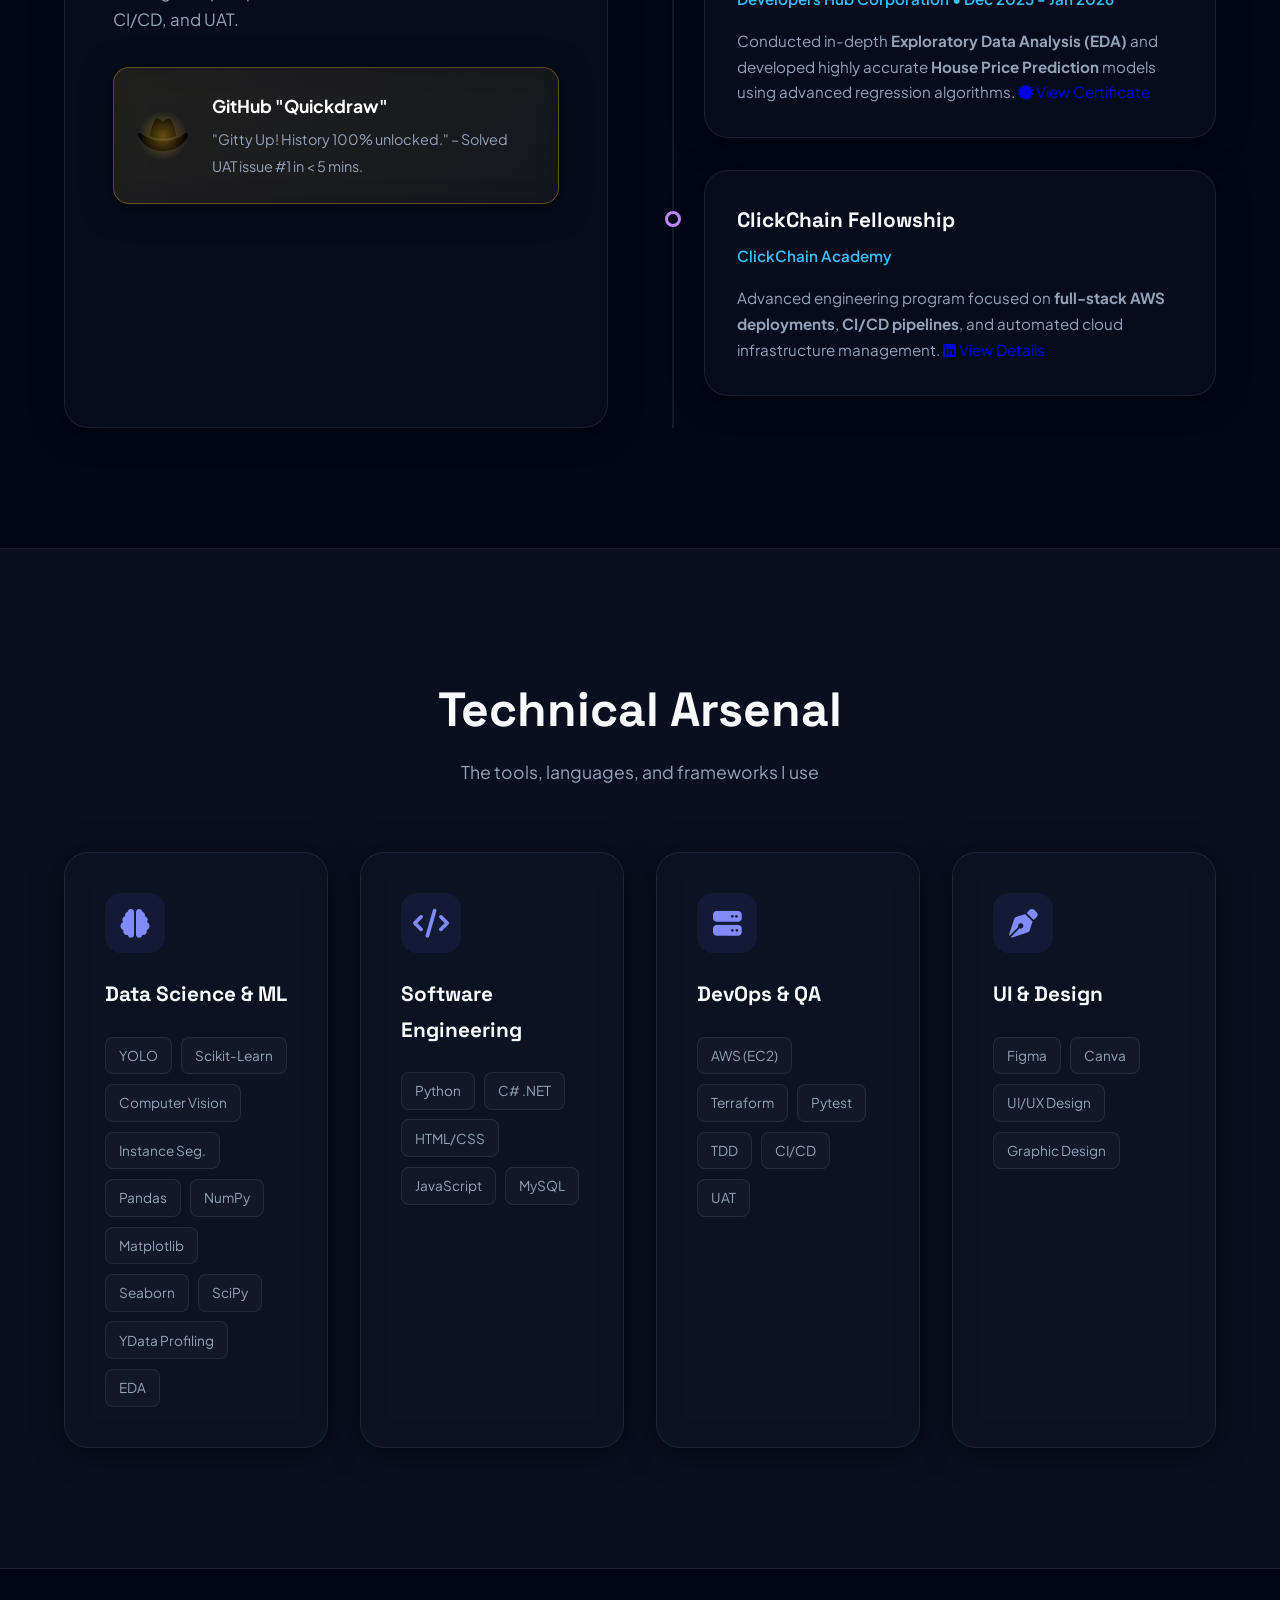
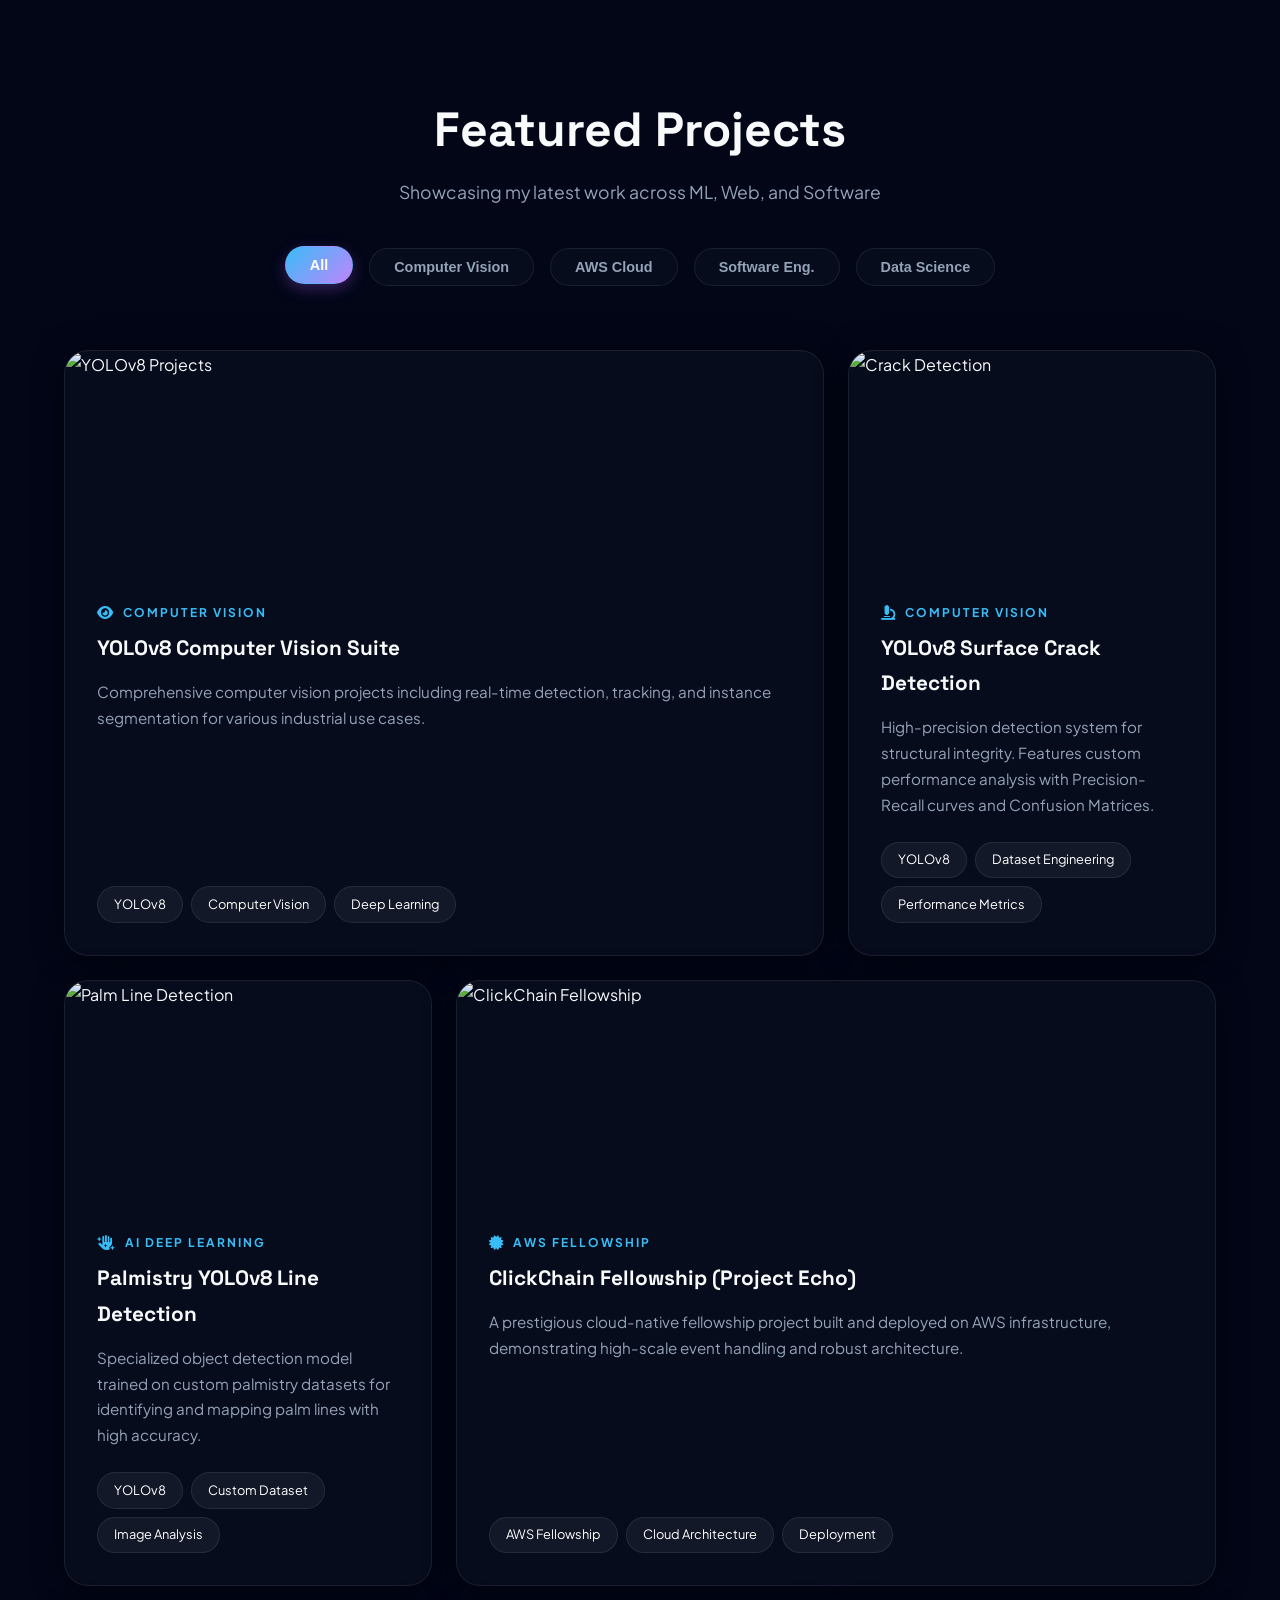
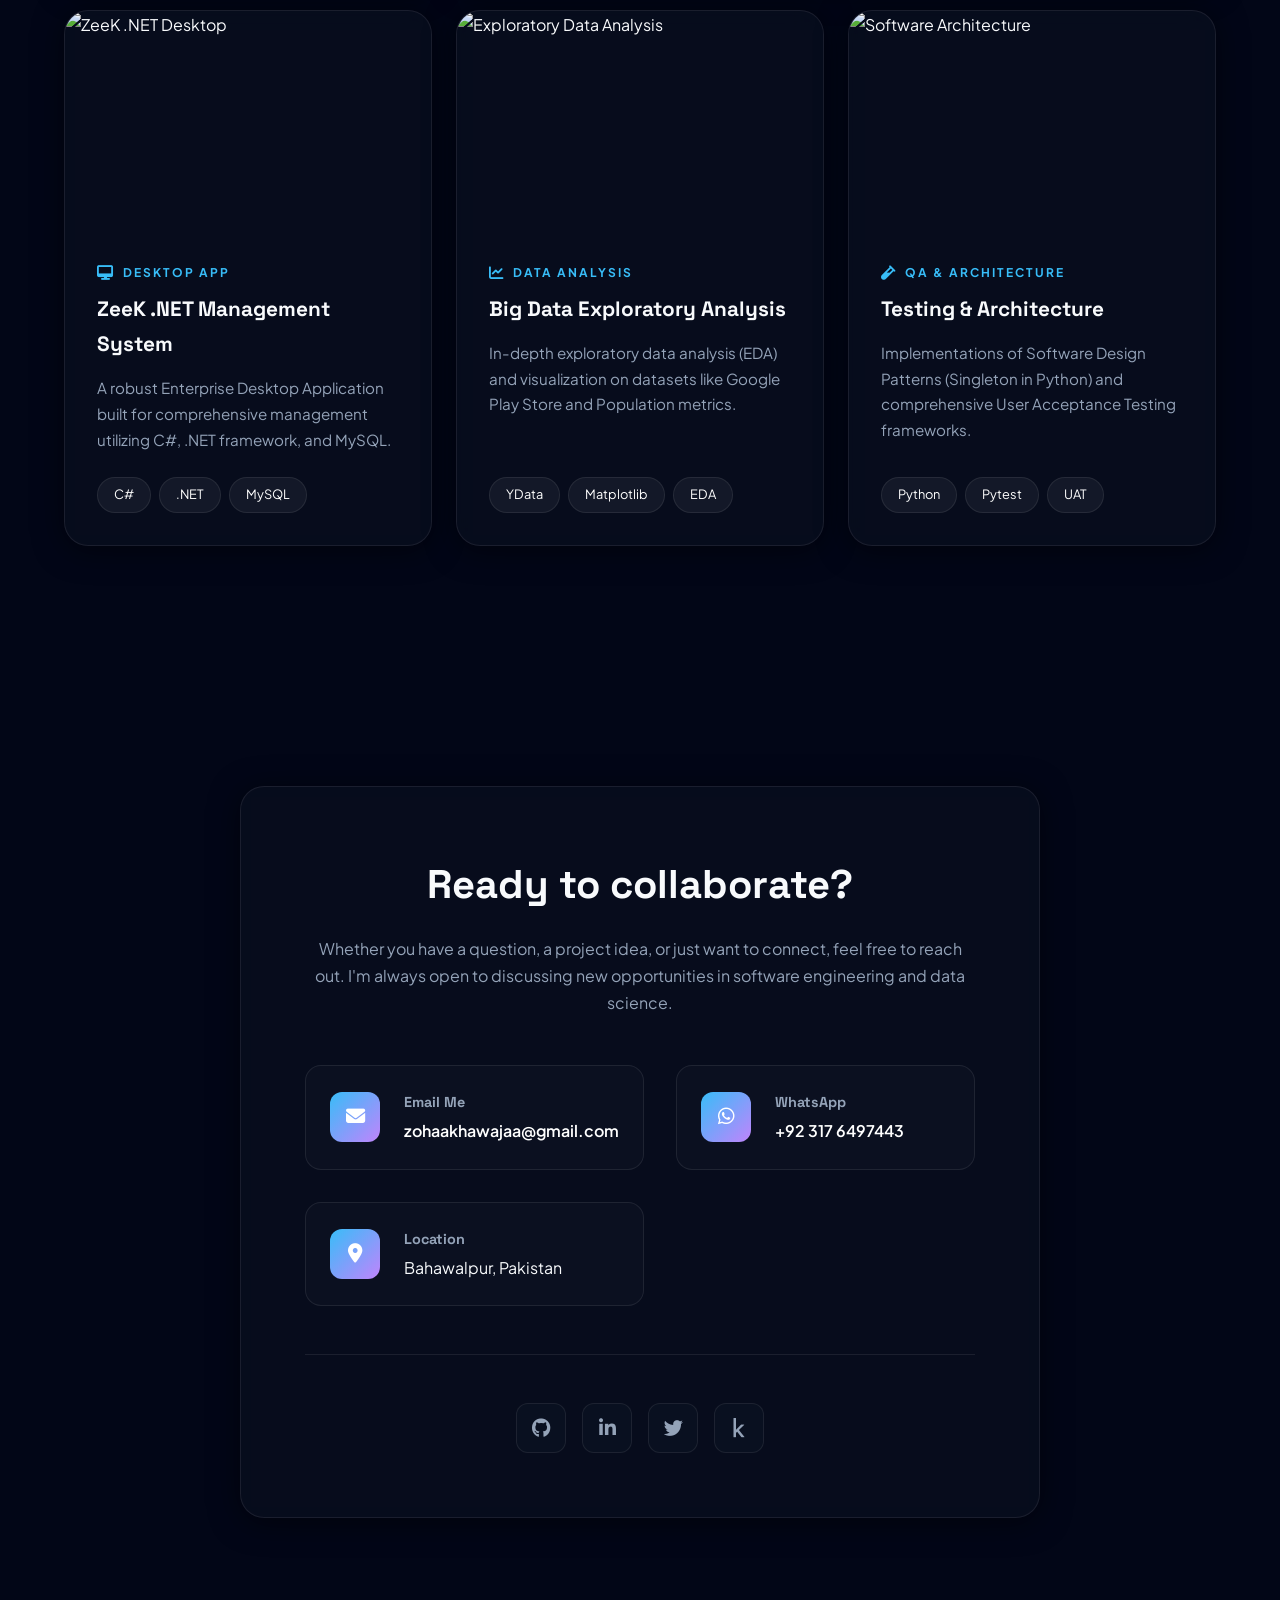
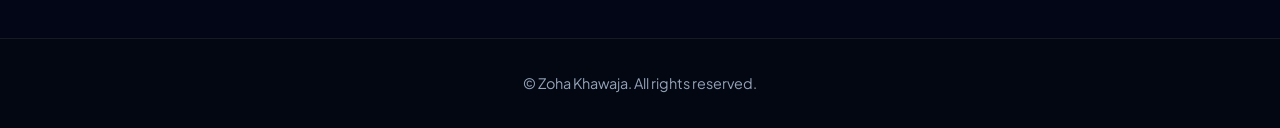
==== commit d087c358: "Overhaul Portfolio & Resume: Premium AI focus, contact updates, and integrated resume" ====
--- a/index.html
+++ b/index.html
@@ -3,8 +3,8 @@
 <head>
     <meta charset="UTF-8">
     <meta name="viewport" content="width=device-width, initial-scale=1.0">
-    <title>Zoha Khawaja | Software Engineer & Data Scientist</title>
-    <meta name="description" content="Portfolio of Zoha Khawaja, a Software Engineering student specializing in Data Science, Machine Learning, and Web Development.">
+    <title>Zoha Khawaja | Data Scientist & AI Engineer</title>
+    <meta name="description" content="Portfolio of Zoha Khawaja, a Software Engineering student specializing in Data Science, Machine Learning, and AI.">
     <link rel="stylesheet" href="style.css">
     <!-- Google Fonts -->
     <link rel="preconnect" href="https://fonts.googleapis.com">
@@ -14,6 +14,11 @@
     <link rel="stylesheet" href="https://cdnjs.cloudflare.com/ajax/libs/font-awesome/6.4.0/css/all.min.css">
 </head>
 <body>
+    <!-- Immersive Essentials -->
+    <div id="scroll-progress"></div>
+    <div class="cursor-flashlight"></div>
+    <div class="maxi-text">AI & DATA</div>
+
     <!-- Abstract Background -->
     <div class="bg-mesh">
         <div class="blob blob-1"></div>
@@ -31,6 +36,7 @@
                 <li><a href="#experience">Experience</a></li>
                 <li><a href="#skills">Skills</a></li>
                 <li><a href="#projects">Projects</a></li>
+                <li><a href="resume.html" target="_blank" class="resume-nav-link">Resume</a></li>
                 <li><a href="#contact">Contact</a></li>
             </ul>
             <div class="mobile-menu-btn">
@@ -43,20 +49,30 @@
     <section id="hero" class="hero">
         <div class="container hero-content">
             <div class="hero-text">
-                <div class="badge-pill reveal">👋 Welcome to my portfolio</div>
-                <h1 class="name reveal">I'm <span class="gradient-text">Zoha Khawaja</span></h1>
-                <h2 class="title reveal">Software Engineer & Data Scientist</h2>
-                <p class="subtitle reveal">I build intelligent systems, from predictive Machine Learning models to robust Full-Stack Web and Desktop applications.</p>
-                <div class="hero-cta reveal">
-                    <a href="#projects" class="btn btn-primary">Explore Work <i class="fas fa-arrow-right"></i></a>
-                    <a href="#contact" class="btn btn-secondary">Get in Touch</a>
-                </div>
-                <div class="social-links-hero reveal">
-                    <a href="https://github.com/zohaakhawajaa" target="_blank" title="GitHub"><i class="fab fa-github"></i></a>
-                    <a href="https://www.linkedin.com/in/zoha-khawaja-99671831b/" target="_blank" title="LinkedIn"><i class="fab fa-linkedin-in"></i></a>
-                    <a href="https://x.com/zohaakhawajaa" target="_blank" title="Twitter"><i class="fab fa-twitter"></i></a>
-                    <a href="https://www.kaggle.com/zohakhawaja" target="_blank" title="Kaggle"><i class="fab fa-kaggle"></i></a>
-                </div>
+                <div class="badge-pill reveal-init chasing-glow">👋 AI & Data Science</div>
+                <h1 class="name reveal-init">I'm <span class="gradient-text glow-text">Zoha Khawaja</span></h1>
+                <h2 class="title reveal-init" id="scramble-role">Data Scientist</h2>
+                <p class="subtitle reveal-init">Engineering the future of intelligence with high-precision Data Science and robust Software Architecture.</p>
+                <div class="hero-cta reveal-init">
+                    <a href="#projects" class="btn btn-primary magnetic">Explore AI Work <i class="fas fa-brain"></i></a>
+                    <a href="resume.html" target="_blank" class="btn btn-secondary magnetic">View Resume <i class="fas fa-file-pdf"></i></a>
+                    <a href="#contact" class="btn btn-secondary magnetic">Get in Touch</a>
+                </div>
+                <div class="social-links-hero reveal-init">
+                    <a href="https://github.com/zohaakhawajaa" target="_blank" title="GitHub" class="magnetic"><i class="fab fa-github"></i></a>
+                    <a href="https://www.linkedin.com/in/zoha-khawaja-99671831b/" target="_blank" title="LinkedIn" class="magnetic"><i class="fab fa-linkedin-in"></i></a>
+                    <a href="https://x.com/zohaakhawajaa" target="_blank" title="Twitter" class="magnetic"><i class="fab fa-twitter"></i></a>
+                    <a href="https://www.kaggle.com/zohakhawaja" target="_blank" title="Kaggle" class="magnetic"><i class="fab fa-kaggle"></i></a>
+                </div>
+            </div>
+            
+            <!-- Floating Tech Stack -->
+            <div class="floating-tech reveal-init">
+                <div class="tech-icon t1 magnetic"><i class="fab fa-python" title="Python"></i></div>
+                <div class="tech-icon t2 magnetic"><i class="fas fa-brain" title="Machine Learning"></i></div>
+                <div class="tech-icon t3 magnetic"><i class="fas fa-database" title="SQL"></i></div>
+                <div class="tech-icon t4 magnetic"><i class="fab fa-aws" title="AWS"></i></div>
+                <div class="tech-icon t5 magnetic"><i class="fas fa-cloud" title="Cloud Computing"></i></div>
             </div>
         </div>
         <div class="scroll-indicator">
@@ -65,6 +81,7 @@
             </div>
         </div>
     </section>
+
 
     <!-- About & Experience Section -->
     <section id="about" class="section">
@@ -77,34 +94,44 @@
             <div class="about-grid">
                 <div class="about-text glass mask-card reveal">
                     <h3>Who am I?</h3>
-                    <p>I am a passionate <strong>BS Software Engineering student</strong> currently exploring the fascinating realm of <strong>Data Science</strong>. My journey revolves around building intelligent systems and robust applications.</p>
-                    <p>My extensive experience spans from building deep learning models for object detection (such as YOLO for helmets, fire, and license plates) to crafting full-stack web applications and robust C# .NET desktop software.</p>
-                    <p>I thrive on solving complex problems with strict adherence to Test-Driven Development (TDD), CI/CD pipelines, and User Acceptance Testing (UAT).</p>
+                    <p>I am a passionate <strong>BS Software Engineering student</strong> at <strong>National College of Business Administration & Economics (Alhamra University)</strong> (2023 - 2027), currently exploring the fascinating realm of <strong>Data Science</strong> and AI from <strong>Bahawalpur, Pakistan</strong>.</p>
+                    <p>My expertise spans from building deep learning models for object detection (YOLO) to crafting full-stack AWS applications and robust C# .NET software. I thrive on solving complex problems with strict adherence to TDD, CI/CD, and UAT.</p>
                     
-                    <div class="achievement-badge">
-                        <i class="fas fa-trophy text-gold"></i>
+                    <a href="https://github.com/users/zohaakhawajaa/achievements/quickdraw" target="_blank" class="achievement-badge glass gitty-up">
+                        <div class="gitty-icon-wrapper">
+                            <i class="fas fa-hat-cowboy"></i>
+                            <div class="badge-sparkle"></div>
+                        </div>
                         <div>
-                            <strong>GitHub "Quickdraw" Badge</strong>
-                            <span>Gitty up! History 100% unlocked. Solved UAT issue #1 within 5 minutes.</span>
-                        </div>
-                    </div>
+                            <strong>GitHub "Quickdraw"</strong>
+                            <span>"Gitty Up! History 100% unlocked." – Solved UAT issue #1 in < 5 mins.</span>
+                        </div>
+                    </a>
                 </div>
 
                 <div id="experience" class="experience-timeline reveal">
                     <div class="timeline-item glass">
                         <div class="timeline-dot"></div>
                         <div class="timeline-content">
-                            <h4>Software Engineering Intern</h4>
-                            <p class="company"><a href="https://www.linkedin.com/company/developershub-corporation/posts/?feedView=all" target="_blank">Developers Hub Corporation</a> &bull; 6 Weeks</p>
-                            <p class="desc">Gained hands-on experience in software development life cycles, collaborating with teams to build and optimize solutions.</p>
+                            <h4>BS Software Engineering</h4>
+                            <p class="company">National College of Business Administration & Economics (Alhamra University)</p>
+                            <p class="desc">Academic journey (2023 - 2027) focused on Software Engineering, Data Science, and AI. Building a foundation in high-performance architecture and intelligent systems from Bahawalpur.</p>
                         </div>
                     </div>
                     <div class="timeline-item glass">
                         <div class="timeline-dot"></div>
                         <div class="timeline-content">
-                            <h4>Engineering Fellow</h4>
-                            <p class="company"><a href="https://www.linkedin.com/company/clickchain-academy/posts/?feedView=all" target="_blank">Clickchain Academy</a></p>
-                            <p class="desc">Participated in intensive engineering fellowships focusing on modern development practices and collaborative coding.</p>
+                            <h4>Machine Learning & AI Intern</h4>
+                            <p class="company"><a href="https://www.linkedin.com/company/developershub-corporation/posts/?feedView=all" target="_blank">Developers Hub Corporation</a> &bull; Dec 2025 - Jan 2026</p>
+                            <p class="desc">Conducted in-depth <strong>Exploratory Data Analysis (EDA)</strong> and developed highly accurate <strong>House Price Prediction</strong> models using advanced regression algorithms. <a href="https://drive.google.com/file/d/1e9IsF94cZMytWdMyoQ1k-0pJDDn6xGjR/view?usp=drive_link" target="_blank" class="text-link"><i class="fas fa-certificate"></i> View Certificate</a></p>
+                        </div>
+                    </div>
+                    <div class="timeline-item glass">
+                        <div class="timeline-dot"></div>
+                        <div class="timeline-content">
+                            <h4>ClickChain Fellowship</h4>
+                            <p class="company"><a href="https://www.linkedin.com/posts/zoha-khawaja-99671831b_built-and-deployed-on-aws-my-clickchain-activity-7440325307993153536-bcNY" target="_blank">ClickChain Academy</a></p>
+                            <p class="desc">Advanced engineering program focused on <strong>full-stack AWS deployments</strong>, <strong>CI/CD pipelines</strong>, and automated cloud infrastructure management. <a href="https://www.linkedin.com/posts/zoha-khawaja-99671831b_built-and-deployed-on-aws-my-clickchain-activity-7440325307993153536-bcNY" target="_blank" class="text-link"><i class="fab fa-linkedin"></i> View Details</a></p>
                         </div>
                     </div>
                 </div>
@@ -138,8 +165,7 @@
                     <div class="skill-icon"><i class="fas fa-code"></i></div>
                     <h3>Software Engineering</h3>
                     <div class="tags">
-                        <span>Python</span><span>C# .NET</span><span>TypeScript</span>
-                        <span>Next.js</span><span>Node.js</span><span>HTML/CSS</span>
+                        <span>Python</span><span>C# .NET</span><span>HTML/CSS</span>
                         <span>JavaScript</span><span>MySQL</span>
                     </div>
                 </div>
@@ -173,71 +199,106 @@
             <div class="section-header reveal">
                 <h2 class="section-title">Featured Projects</h2>
                 <p class="section-subtitle">Showcasing my latest work across ML, Web, and Software</p>
+                
+                <!-- Project Filters -->
+                <div class="project-filters reveal">
+                    <button class="filter-btn active" data-filter="all">All</button>
+                    <button class="filter-btn" data-filter="cv">Computer Vision</button>
+                    <button class="filter-btn" data-filter="aws">AWS Cloud</button>
+                    <button class="filter-btn" data-filter="software">Software Eng.</button>
+                    <button class="filter-btn" data-filter="data">Data Science</button>
+                </div>
             </div>
 
             <div class="portfolio-grid">
                 
-                <!-- Project 1 -->
-                <div class="project-item glass reveal">
-                    <div class="project-image">
-                        <img src="https://images.unsplash.com/photo-1555949963-ff9fe0c870eb?auto=format&fit=crop&q=80&w=800" alt="YOLO Object Detection">
-                        <div class="img-overlay">
-                            <a href="https://github.com/zohaakhawajaa/Helmet-Number-Plate-Detection-using-YOLOv8" target="_blank" class="view-btn"><i class="fab fa-github"></i> View Source</a>
-                        </div>
-                    </div>
-                    <div class="project-info">
-                        <h3>Helmet & Plate Detection (YOLOv8)</h3>
-                        <p>Advanced computer vision suite using YOLOv8 for detecting helmets, fire, and license plates with custom polygon tracking.</p>
-                        <div class="project-tags">
-                            <span>YOLOv8</span><span>Python</span><span>OpenCV</span>
-                        </div>
-                    </div>
-                </div>
-
-                <!-- Project 2 -->
-                <div class="project-item glass reveal">
-                    <div class="project-image">
-                        <img src="https://images.unsplash.com/photo-1551288049-bebda4e38f71?auto=format&fit=crop&q=80&w=800" alt="ML Predictive Models">
-                        <div class="img-overlay">
-                            <a href="https://github.com/zohaakhawajaa/House-Price-Prediction-ML-" target="_blank" class="view-btn"><i class="fab fa-github"></i> House Price</a>
-                            <a href="https://github.com/zohaakhawajaa/Heart-Risk-Predictor-ML" target="_blank" class="view-btn"><i class="fab fa-github"></i> Heart Risk</a>
-                        </div>
-                    </div>
-                    <div class="project-info">
-                        <h3>ML Predictive Models</h3>
-                        <p>Developed powerful Scikit-Learn predictive models for House Pricing and Heart Risk probability with extensive EDA.</p>
-                        <div class="project-tags">
-                            <span>Scikit-Learn</span><span>Pandas</span><span>Seaborn</span>
-                        </div>
-                    </div>
-                </div>
-
-                <!-- Project 3 -->
-                <div class="project-item glass reveal">
-                    <div class="project-image">
-                        <img src="https://images.unsplash.com/photo-1507238691740-187a5b1d37b8?auto=format&fit=crop&q=80&w=800" alt="AWS Timesheet App">
-                        <div class="img-overlay">
-                            <a href="https://github.com/zohaakhawajaa/TimeSheetFE" target="_blank" class="view-btn"><i class="fab fa-github"></i> View Frontend</a>
-                        </div>
-                    </div>
-                    <div class="project-info">
-                        <h3>AWS Timesheet Application</h3>
-                        <p>Modern full-stack time tracking application deployed on AWS infrastructure, featuring a responsive Next.js frontend.</p>
-                        <div class="project-tags">
-                            <span>Next.js</span><span>AWS EC2</span><span>TypeScript</span>
+
+                <!-- Project 2: YOLO Detection -->
+                <div class="project-item bento-large glass reveal" data-category="cv" style="--card-glow: var(--accent-blue);">
+                    <div class="project-image">
+                        <img src="https://images.unsplash.com/photo-1555949963-ff9fe0c870eb?auto=format&fit=crop&q=80&w=800" alt="YOLOv8 Projects">
+                        <div class="img-overlay">
+                            <a href="https://www.linkedin.com/posts/zoha-khawaja-99671831b_multiple-yolo-projects-one-combined-result-activity-7431406485399597056-a0Ro" target="_blank" class="view-btn"><i class="fab fa-linkedin"></i> Work Showcase</a>
+                            <a href="https://www.linkedin.com/posts/zoha-khawaja-99671831b_computervision-yolov8-deeplearning-activity-7411442478995759104-rDdh" target="_blank" class="view-btn"><i class="fab fa-linkedin"></i> Video Demo</a>
+                            <a href="https://github.com/zohaakhawajaa/Helmet-Number-Plate-Detection-using-YOLOv8" target="_blank" class="view-btn"><i class="fab fa-github"></i> Repository</a>
+                        </div>
+                    </div>
+                    <div class="project-info">
+                        <div class="project-category"><i class="fas fa-eye"></i> Computer Vision</div>
+                        <h3>YOLOv8 Computer Vision Suite</h3>
+                        <p>Comprehensive computer vision projects including real-time detection, tracking, and instance segmentation for various industrial use cases.</p>
+                        <div class="project-tags">
+                            <span>YOLOv8</span><span>Computer Vision</span><span>Deep Learning</span>
+                        </div>
+                    </div>
+                </div>
+
+                <!-- Project: YOLOv8 Crack Detection -->
+                <div class="project-item glass reveal" data-category="cv" style="--card-glow: var(--accent-blue);">
+                    <div class="project-image">
+                        <img src="https://images.unsplash.com/photo-1533035353720-f1c6a75cd8ab?auto=format&fit=crop&q=80&w=800" alt="Crack Detection">
+                        <div class="img-overlay">
+                            <a href="https://github.com/zohaakhawajaa/yolov8-crack-detection" target="_blank" class="view-btn"><i class="fab fa-github"></i> View Repo</a>
+                        </div>
+                    </div>
+                    <div class="project-info">
+                        <div class="project-category"><i class="fas fa-microscope"></i> Computer Vision</div>
+                        <h3>YOLOv8 Surface Crack Detection</h3>
+                        <p>High-precision detection system for structural integrity. Features custom performance analysis with Precision-Recall curves and Confusion Matrices.</p>
+                        <div class="project-tags">
+                            <span>YOLOv8</span><span>Dataset Engineering</span><span>Performance Metrics</span>
+                        </div>
+                    </div>
+                </div>
+
+                <!-- Project: Palmistry YOLOv8 -->
+                <div class="project-item glass reveal" data-category="cv" style="--card-glow: var(--accent-purple);">
+                    <div class="project-image">
+                        <img src="https://images.unsplash.com/photo-1516116216624-53e697fedbea?auto=format&fit=crop&q=80&w=800" alt="Palm Line Detection">
+                        <div class="img-overlay">
+                            <a href="https://github.com/zohaakhawajaa/palm-line-detection-yolov8" target="_blank" class="view-btn"><i class="fab fa-github"></i> View Repo</a>
+                        </div>
+                    </div>
+                    <div class="project-info">
+                        <div class="project-category"><i class="fas fa-hand-sparkles"></i> AI Deep Learning</div>
+                        <h3>Palmistry YOLOv8 Line Detection</h3>
+                        <p>Specialized object detection model trained on custom palmistry datasets for identifying and mapping palm lines with high accuracy.</p>
+                        <div class="project-tags">
+                            <span>YOLOv8</span><span>Custom Dataset</span><span>Image Analysis</span>
+                        </div>
+                    </div>
+                </div>
+
+
+                <!-- Project ClickChain Fellowship -->
+                <div class="project-item bento-large glass reveal" data-category="aws" style="--card-glow: var(--accent-gold);">
+                    <div class="project-image">
+                        <img src="https://images.unsplash.com/photo-1460925895917-afdab827c52f?auto=format&fit=crop&q=80&w=800" alt="ClickChain Fellowship">
+                        <div class="img-overlay">
+                            <a href="https://www.linkedin.com/posts/zoha-khawaja-99671831b_built-and-deployed-on-aws-my-clickchain-activity-7440325307993153536-bcNY" target="_blank" class="view-btn"><i class="fab fa-linkedin"></i> Fellowship View</a>
+                        </div>
+                    </div>
+                    <div class="project-info">
+                        <div class="project-category"><i class="fas fa-certificate"></i> AWS Fellowship</div>
+                        <h3>ClickChain Fellowship (Project Echo)</h3>
+                        <p>A prestigious cloud-native fellowship project built and deployed on AWS infrastructure, demonstrating high-scale event handling and robust architecture.</p>
+                        <div class="project-tags">
+                            <span>AWS Fellowship</span><span>Cloud Architecture</span><span>Deployment</span>
                         </div>
                     </div>
                 </div>
 
                 <!-- Project 4 -->
-                <div class="project-item glass reveal">
+                <div class="project-item glass reveal" data-category="software" style="--card-glow: var(--accent-blue);">
                     <div class="project-image">
                         <img src="https://images.unsplash.com/photo-1551033406-611cf9a28f67?auto=format&fit=crop&q=80&w=800" alt="ZeeK .NET Desktop">
                         <div class="img-overlay">
+                            <a href="https://www.linkedin.com/posts/zoha-khawaja-99671831b_zeek-net-management-system-a-c-net-desktop-activity-7432454004695273473-eFgl" target="_blank" class="view-btn"><i class="fab fa-linkedin"></i> Experience View</a>
                             <a href="https://github.com/zohaakhawajaa/ZeeK-.NET-Management-System" target="_blank" class="view-btn"><i class="fab fa-github"></i> View Source</a>
                         </div>
                     </div>
                     <div class="project-info">
+                        <div class="project-category"><i class="fas fa-desktop"></i> Desktop App</div>
                         <h3>ZeeK .NET Management System</h3>
                         <p>A robust Enterprise Desktop Application built for comprehensive management utilizing C#, .NET framework, and MySQL.</p>
                         <div class="project-tags">
@@ -247,7 +308,7 @@
                 </div>
 
                 <!-- Project 5 -->
-                <div class="project-item glass reveal">
+                <div class="project-item glass reveal" data-category="data" style="--card-glow: var(--accent-indigo);">
                     <div class="project-image">
                         <img src="https://images.unsplash.com/photo-1551288049-bebda4e38f71?auto=format&fit=crop&q=80&w=800" alt="Exploratory Data Analysis">
                         <div class="img-overlay">
@@ -255,6 +316,7 @@
                         </div>
                     </div>
                     <div class="project-info">
+                        <div class="project-category"><i class="fas fa-chart-line"></i> Data Analysis</div>
                         <h3>Big Data Exploratory Analysis</h3>
                         <p>In-depth exploratory data analysis (EDA) and visualization on datasets like Google Play Store and Population metrics.</p>
                         <div class="project-tags">
@@ -264,7 +326,7 @@
                 </div>
 
                 <!-- Project 6 -->
-                <div class="project-item glass reveal">
+                <div class="project-item glass reveal" data-category="software" style="--card-glow: var(--accent-purple);">
                     <div class="project-image">
                         <img src="https://images.unsplash.com/photo-1618401471353-b98afee0b2eb?auto=format&fit=crop&q=80&w=800" alt="Software Architecture">
                         <div class="img-overlay">
@@ -273,6 +335,7 @@
                         </div>
                     </div>
                     <div class="project-info">
+                        <div class="project-category"><i class="fas fa-vial"></i> QA & Architecture</div>
                         <h3>Testing & Architecture</h3>
                         <p>Implementations of Software Design Patterns (Singleton in Python) and comprehensive User Acceptance Testing frameworks.</p>
                         <div class="project-tags">
@@ -298,14 +361,21 @@
                             <div class="method-icon"><i class="fas fa-envelope"></i></div>
                             <div>
                                 <h4>Email Me</h4>
-                                <a href="mailto:zohaakhawajaa@gmail.com">zohakhawaja@gmail.com</a>
+                                <a href="mailto:zohaakhawajaa@gmail.com">zohaakhawajaa@gmail.com</a>
                             </div>
                         </div>
                         <div class="method">
                             <div class="method-icon"><i class="fab fa-whatsapp"></i></div>
                             <div>
                                 <h4>WhatsApp</h4>
-                                <a href="https://wa.me/923176497443" target="_blank">+92 300 000 0000</a>
+                                <a href="https://wa.me/923176497443" target="_blank">+92 317 6497443</a>
+                            </div>
+                        </div>
+                        <div class="method">
+                            <div class="method-icon"><i class="fas fa-location-dot"></i></div>
+                            <div>
+                                <h4>Location</h4>
+                                <span>Bahawalpur, Pakistan</span>
                             </div>
                         </div>
                     </div>
@@ -323,7 +393,7 @@
 
     <footer>
         <div class="container">
-            <p>&copy; 2024 Zoha Khawaja. Designed & Built with passion.</p>
+            <p>&copy; Zoha Khawaja. All rights reserved.</p>
         </div>
     </footer>
 
--- a/style.css
+++ b/style.css
@@ -1,19 +1,20 @@
 :root {
     /* Colors - Deep Dark Theme */
-    --bg-base: #030712;
-    --bg-surface: #111827;
+    --bg-base: #020617;
+    --bg-surface: #0f172a;
     --text-primary: #f8fafc;
     --text-muted: #94a3b8;
     
-    /* Vibrant Accents */
-    --accent-blue: #3b82f6;
-    --accent-indigo: #6366f1;
-    --accent-purple: #a855f7;
+    /* Vibrant Aurora Accents */
+    --accent-blue: #38bdf8;
+    --accent-indigo: #818cf8;
+    --accent-purple: #c084fc;
     --accent-gold: #fbbf24;
+    --accent-cyan: #22d3ee;
     
     /* Gradients */
     --gradient-brand: linear-gradient(135deg, var(--accent-blue), var(--accent-purple));
-    --gradient-gold: linear-gradient(135deg, #fceabb, var(--accent-gold));
+    --gradient-aurora: linear-gradient(135deg, var(--accent-blue), var(--accent-cyan), var(--accent-purple));
     
     /* Glass Effect */
     --glass-bg: rgba(17, 24, 39, 0.4);
@@ -25,6 +26,118 @@
     --nav-height: 80px;
 }
 
+
+@media (max-width: 768px) {
+    .focus-grid { grid-template-columns: 1fr; }
+    .floating-tech, .maxi-text, .cursor-flashlight { display: none; }
+    .hero-content { flex-direction: column; text-align: center; }
+}
+
+/* Gitty Up Badge Styles */
+.achievement-badge.gitty-up {
+    background: linear-gradient(135deg, rgba(251, 191, 36, 0.1) 0%, rgba(245, 158, 11, 0.05) 100%);
+    border-color: rgba(251, 191, 36, 0.3);
+    position: relative;
+    overflow: hidden;
+}
+
+.gitty-icon-wrapper {
+    width: 50px;
+    height: 50px;
+    background: var(--gradient-gold);
+    border-radius: 12px;
+    display: flex;
+    align-items: center;
+    justify-content: center;
+    font-size: 1.5rem;
+    position: relative;
+    z-index: 2;
+    animation: bounce-small 2s infinite ease-in-out;
+}
+
+.gitty-icon-wrapper i {
+    color: #000;
+}
+
+.badge-sparkle {
+    position: absolute;
+    top: 50%; left: 50%;
+    width: 100%; height: 100%;
+    background: radial-gradient(circle, rgba(251, 191, 36, 0.4) 0%, transparent 70%);
+    transform: translate(-50%, -50%);
+    z-index: 1;
+    animation: pulse-sparkle 2s infinite;
+}
+
+@keyframes bounce-small {
+    0%, 100% { transform: translateY(0); }
+    50% { transform: translateY(-5px); }
+}
+
+@keyframes pulse-sparkle {
+    0%, 100% { opacity: 0.3; transform: translate(-50%, -50%) scale(1); }
+    50% { opacity: 0.6; transform: translate(-50%, -50%) scale(1.5); }
+}
+
+/* Animations Reveal Init */
+.reveal-init {
+    opacity: 0;
+    transform: translateY(30px);
+}
+
+.reveal-init.active {
+    opacity: 1;
+    transform: translateY(0);
+    transition: all 1s cubic-bezier(0.4, 0, 0.2, 1);
+}
+
+/* Immersive Essentials */
+.cursor-flashlight {
+    position: fixed;
+    top: 0; left: 0;
+    width: 600px;
+    height: 600px;
+    background: radial-gradient(circle, rgba(168, 85, 247, 0.1) 0%, transparent 70%);
+    border-radius: 50%;
+    pointer-events: none;
+    z-index: 9999;
+    transform: translate(-50%, -50%);
+    mix-blend-mode: soft-light;
+}
+
+.maxi-text {
+    position: fixed;
+    top: 50%; left: 50%;
+    transform: translate(-50%, -50%);
+    font-size: 25vw;
+    font-weight: 900;
+    color: rgba(255, 255, 255, 0.02);
+    -webkit-text-stroke: 1px rgba(255, 255, 255, 0.03);
+    z-index: -2;
+    white-space: nowrap;
+    pointer-events: none;
+    user-select: none;
+    letter-spacing: -2vw;
+}
+
+.chasing-glow::before {
+    content: '';
+    position: absolute;
+    inset: -2px;
+    background: linear-gradient(90deg, var(--accent-blue), var(--accent-purple), var(--accent-cyan));
+    background-size: 300% 300%;
+    border-radius: inherit;
+    z-index: -1;
+    animation: flow-border 4s linear infinite;
+    opacity: 0.8;
+}
+
+@keyframes flow-border {
+    0% { background-position: 0% 50%; }
+    50% { background-position: 100% 50%; }
+    100% { background-position: 0% 50%; }
+}
+
 * {
     margin: 0;
     padding: 0;
@@ -55,6 +168,7 @@
 .gradient-text {
     background: var(--gradient-brand);
     -webkit-background-clip: text;
+    background-clip: text;
     -webkit-text-fill-color: transparent;
     display: inline-block;
 }
@@ -62,7 +176,18 @@
 .text-gold {
     background: var(--gradient-gold);
     -webkit-background-clip: text;
+    background-clip: text;
     -webkit-text-fill-color: transparent;
+}
+
+.glow-text {
+    text-shadow: 0 0 20px rgba(56, 189, 248, 0.3), 0 0 40px rgba(168, 85, 247, 0.2);
+    animation: text-pulse 4s infinite alternate;
+}
+
+@keyframes text-pulse {
+    from { text-shadow: 0 0 20px rgba(56, 189, 248, 0.3); }
+    to { text-shadow: 0 0 40px rgba(168, 85, 247, 0.5), 0 0 60px rgba(168, 85, 247, 0.3); }
 }
 
 .container {
@@ -86,6 +211,53 @@
 .section-header {
     text-align: center;
     margin-bottom: 4rem;
+    display: flex;
+    flex-direction: column;
+    align-items: center;
+}
+
+.project-filters {
+    display: flex;
+    gap: 1rem;
+    margin-top: 2.5rem;
+    flex-wrap: wrap;
+    justify-content: center;
+}
+
+.filter-btn {
+    padding: 0.6rem 1.5rem;
+    background: var(--glass-bg);
+    border: 1px solid var(--glass-border);
+    border-radius: 50px;
+    color: var(--text-muted);
+    font-size: 0.9rem;
+    font-weight: 600;
+    transition: all 0.3s ease;
+    cursor: pointer;
+}
+
+.filter-btn:hover, .filter-btn.active {
+    background: var(--gradient-brand);
+    color: #fff;
+    border-color: transparent;
+    transform: translateY(-2px);
+    box-shadow: 0 5px 15px rgba(168, 85, 247, 0.3);
+}
+
+.project-item.hide {
+    display: none;
+    opacity: 0;
+    transform: scale(0.8);
+}
+
+.project-item.show {
+    display: flex;
+    animation: fadeInScale 0.5s forwards;
+}
+
+@keyframes fadeInScale {
+    from { opacity: 0; transform: scale(0.8); }
+    to { opacity: 1; transform: scale(1); }
 }
 
 .section-title {
@@ -109,31 +281,35 @@
     box-shadow: var(--glass-shadow);
 }
 
-/* Background Mesh & Blobs */
+/* Background Mesh & Aurora Blobs */
 .bg-mesh {
     position: fixed;
     top: 0; left: 0; right: 0; bottom: 0;
     z-index: 0;
     overflow: hidden;
     pointer-events: none;
-    background: radial-gradient(circle at center, #0a0f1d 0%, var(--bg-base) 100%);
+    background: radial-gradient(circle at 0% 0%, rgba(56, 189, 248, 0.1) 0%, transparent 50%),
+                radial-gradient(circle at 100% 100%, rgba(192, 132, 252, 0.1) 0%, transparent 50%);
 }
 
 .blob {
     position: absolute;
-    filter: blur(100px);
-    opacity: 0.5;
-    animation: drift 25s infinite alternate ease-in-out;
+    width: 600px;
+    height: 600px;
+    background: var(--gradient-aurora);
+    filter: blur(120px);
     border-radius: 50%;
-}
-
-.blob-1 { top: -10%; left: 0; width: 50vw; height: 50vw; background: rgba(59, 130, 246, 0.2); }
-.blob-2 { bottom: -10%; right: -10%; width: 60vw; height: 60vw; background: rgba(168, 85, 247, 0.15); animation-delay: -5s; }
-.blob-3 { top: 40%; left: 60%; width: 40vw; height: 40vw; background: rgba(99, 102, 241, 0.15); animation-delay: -12s; }
-
-@keyframes drift {
-    0% { transform: translate(0, 0) scale(1); }
-    100% { transform: translate(50px, -50px) scale(1.1); }
+    opacity: 0.3;
+    animation: aurora-float 25s infinite alternate ease-in-out;
+}
+
+.blob-1 { top: -10%; left: -10%; }
+.blob-2 { bottom: -10%; right: -10%; animation-delay: -5s; }
+.blob-3 { top: 40%; left: 50%; width: 400px; height: 400px; animation-delay: -12s; }
+
+@keyframes aurora-float {
+    0% { transform: translate(-10%, -10%) rotate(0deg) scale(1); }
+    100% { transform: translate(10%, 10%) rotate(180deg) scale(1.2); }
 }
 
 /* Nav */
@@ -278,15 +454,55 @@
     position: relative;
     padding-top: var(--nav-height);
     z-index: 10;
-}
-
-.hero-text {
-    max-width: 800px;
+    overflow: hidden;
+}
+
+.hero-content {
+    display: flex;
+    justify-content: space-between;
+    align-items: center;
+    width: 100%;
+}
+
+.floating-tech {
+    position: relative;
+    width: 40%;
+    height: 400px;
+}
+
+.tech-icon {
+    position: absolute;
+    width: 70px;
+    height: 70px;
+    background: var(--glass-bg);
+    border: 1px solid var(--glass-border);
+    backdrop-filter: blur(10px);
+    border-radius: 20px;
+    display: flex;
+    align-items: center;
+    justify-content: center;
+    font-size: 2rem;
+    color: var(--accent-blue);
+    box-shadow: var(--glass-shadow);
+    animation: float-icon 6s infinite ease-in-out;
+}
+
+.tech-icon i { filter: drop-shadow(0 0 8px currentColor); }
+
+.t1 { top: 10%; left: 20%; animation-delay: 0s; color: var(--accent-blue); }
+.t2 { top: 40%; left: 60%; animation-delay: -1s; color: var(--accent-purple); font-size: 2.5rem; }
+.t3 { top: 70%; left: 30%; animation-delay: -2s; color: var(--accent-gold); }
+.t4 { top: 20%; left: 70%; animation-delay: -3.5s; color: #FF9900; }
+.t5 { top: 60%; left: 10%; animation-delay: -5s; color: var(--accent-cyan); }
+
+@keyframes float-icon {
+    0%, 100% { transform: translateY(0) rotate(0deg); }
+    50% { transform: translateY(-25px) rotate(10deg); }
 }
 
 .badge-pill {
     display: inline-block;
-    padding: 0.5rem 1rem;
+    padding: 0.5rem 1.2rem;
     background: rgba(168, 85, 247, 0.1);
     border: 1px solid rgba(168, 85, 247, 0.3);
     border-radius: 50px;
@@ -294,6 +510,14 @@
     font-weight: 600;
     font-size: 0.9rem;
     margin-bottom: 2rem;
+    box-shadow: 0 0 20px rgba(168, 85, 247, 0.15);
+    animation: pulse-glow 3s infinite;
+}
+
+@keyframes pulse-glow {
+    0% { box-shadow: 0 0 10px rgba(168, 85, 247, 0.1); }
+    50% { box-shadow: 0 0 25px rgba(168, 85, 247, 0.3); }
+    100% { box-shadow: 0 0 10px rgba(168, 85, 247, 0.1); }
 }
 
 .hero .name {
@@ -533,24 +757,101 @@
     color: #fff;
 }
 
-/* Projects Grid */
+/* Bento Grid System */
 .portfolio-grid {
     display: grid;
-    grid-template-columns: repeat(auto-fit, minmax(350px, 1fr));
-    gap: 2.5rem;
+    grid-template-columns: repeat(3, 1fr);
+    grid-auto-rows: minmax(350px, auto);
+    gap: 1.5rem;
 }
 
 .project-item {
+    position: relative;
     overflow: hidden;
     display: flex;
     flex-direction: column;
-    transition: all 0.4s ease;
+    transition: all 0.5s cubic-bezier(0.4, 0, 0.2, 1);
+    transform-style: preserve-3d;
+    perspective: 1000px;
+    border: 1px solid var(--glass-border);
+}
+
+.project-item:hover::before {
+    content: '';
+    position: absolute;
+    inset: -1px;
+    background: linear-gradient(90deg, var(--accent-blue), var(--accent-purple));
+    z-index: -1;
+    animation: rotate-border 3s linear infinite;
+    border-radius: inherit;
+}
+
+@keyframes rotate-border {
+    from { transform: rotate(0deg); }
+    to { transform: rotate(360deg); }
+}
+
+/* Bento Spans */
+.bento-large {
+    grid-column: span 2;
+    grid-row: span 1;
+}
+
+@media (max-width: 992px) {
+    .portfolio-grid {
+        grid-template-columns: repeat(2, 1fr);
+    }
+}
+
+@media (max-width: 768px) {
+    .portfolio-grid {
+        grid-template-columns: 1fr;
+    }
+    .bento-large {
+        grid-column: span 1;
+    }
 }
 
 .project-item:hover {
-    transform: translateY(-10px);
-    border-color: rgba(168, 85, 247, 0.3);
-    box-shadow: 0 20px 40px rgba(0, 0, 0, 0.4);
+    transform: translateY(-15px) scale(1.02);
+    border-color: var(--card-glow, var(--accent-blue));
+    box-shadow: 0 30px 60px rgba(0, 0, 0, 0.5), 0 0 30px var(--card-glow, rgba(59, 130, 246, 0.2));
+}
+
+.project-item::after {
+    content: '';
+    position: absolute;
+    inset: 0;
+    border-radius: 24px;
+    background: radial-gradient(circle at top right, var(--card-glow, rgba(168, 85, 247, 0.15)), transparent);
+    opacity: 0;
+    transition: opacity 0.4s ease;
+    z-index: -1;
+}
+
+.project-category {
+    font-size: 0.75rem;
+    text-transform: uppercase;
+    letter-spacing: 2px;
+    color: var(--accent-blue);
+    margin-bottom: 0.5rem;
+    display: flex;
+    align-items: center;
+    gap: 0.5rem;
+    font-weight: 700;
+}
+
+.project-category i {
+    font-size: 0.9rem;
+    transition: transform 0.3s ease;
+}
+
+.project-item:hover .project-category i {
+    transform: rotate(15deg) scale(1.2);
+}
+
+.project-item:hover::after {
+    opacity: 1;
 }
 
 .project-image {
@@ -574,15 +875,29 @@
 .img-overlay {
     position: absolute;
     inset: 0;
-    background: rgba(3, 7, 18, 0.7);
-    backdrop-filter: blur(4px);
+    background: linear-gradient(to bottom, transparent, rgba(3, 7, 18, 0.9));
+    backdrop-filter: blur(2px);
     display: flex;
     flex-direction: column;
     align-items: center;
     justify-content: center;
     gap: 1rem;
     opacity: 0;
-    transition: opacity 0.3s ease;
+    transition: all 0.4s cubic-bezier(0.4, 0, 0.2, 1);
+}
+
+.project-image::after {
+    content: '';
+    position: absolute;
+    top: 0; left: -150%;
+    width: 100%; height: 100%;
+    background: linear-gradient(90deg, transparent, rgba(255, 255, 255, 0.1), transparent);
+    transform: skewX(-20deg);
+    transition: left 0.6s ease;
+}
+
+.project-item:hover .project-image::after {
+    left: 150%;
 }
 
 .project-item:hover .img-overlay {
@@ -612,7 +927,13 @@
 
 .project-info h3 {
     font-size: 1.3rem;
-    margin-bottom: 1rem;
+    margin-bottom: 0.8rem;
+    transition: color 0.3s ease;
+}
+
+.project-item:hover .project-info h3 {
+    color: var(--card-glow, var(--accent-blue));
+    text-shadow: 0 0 10px var(--card-glow, rgba(59, 130, 246, 0.3));
 }
 
 .project-info p {
@@ -630,10 +951,19 @@
 
 .project-tags span {
     font-size: 0.8rem;
-    color: var(--accent-purple);
-    background: rgba(168, 85, 247, 0.1);
-    padding: 0.3rem 0.8rem;
+    color: #fff;
+    background: rgba(255, 255, 255, 0.05);
+    padding: 0.4rem 1rem;
     border-radius: 20px;
+    border: 1px solid var(--glass-border);
+    transition: all 0.3s cubic-bezier(0.4, 0, 0.2, 1);
+}
+
+.project-item:hover .project-tags span {
+    background: rgba(59, 130, 246, 0.1);
+    border-color: rgba(59, 130, 246, 0.3);
+    color: var(--accent-blue);
+    transform: translateY(-2px);
 }
 
 /* Contact Section */
@@ -719,7 +1049,7 @@
 .reveal {
     opacity: 0;
     transform: translateY(30px);
-    transition: all 0.8s cubic-bezier(0.5, 0, 0, 1);
+    transition: all 1s cubic-bezier(0.4, 0, 0.2, 1);
 }
 
 .reveal.active {
@@ -779,3 +1109,5 @@
         font-size: 1.5rem;
     }
 }
+
+/* Note: Custom Cursor removed per user request */
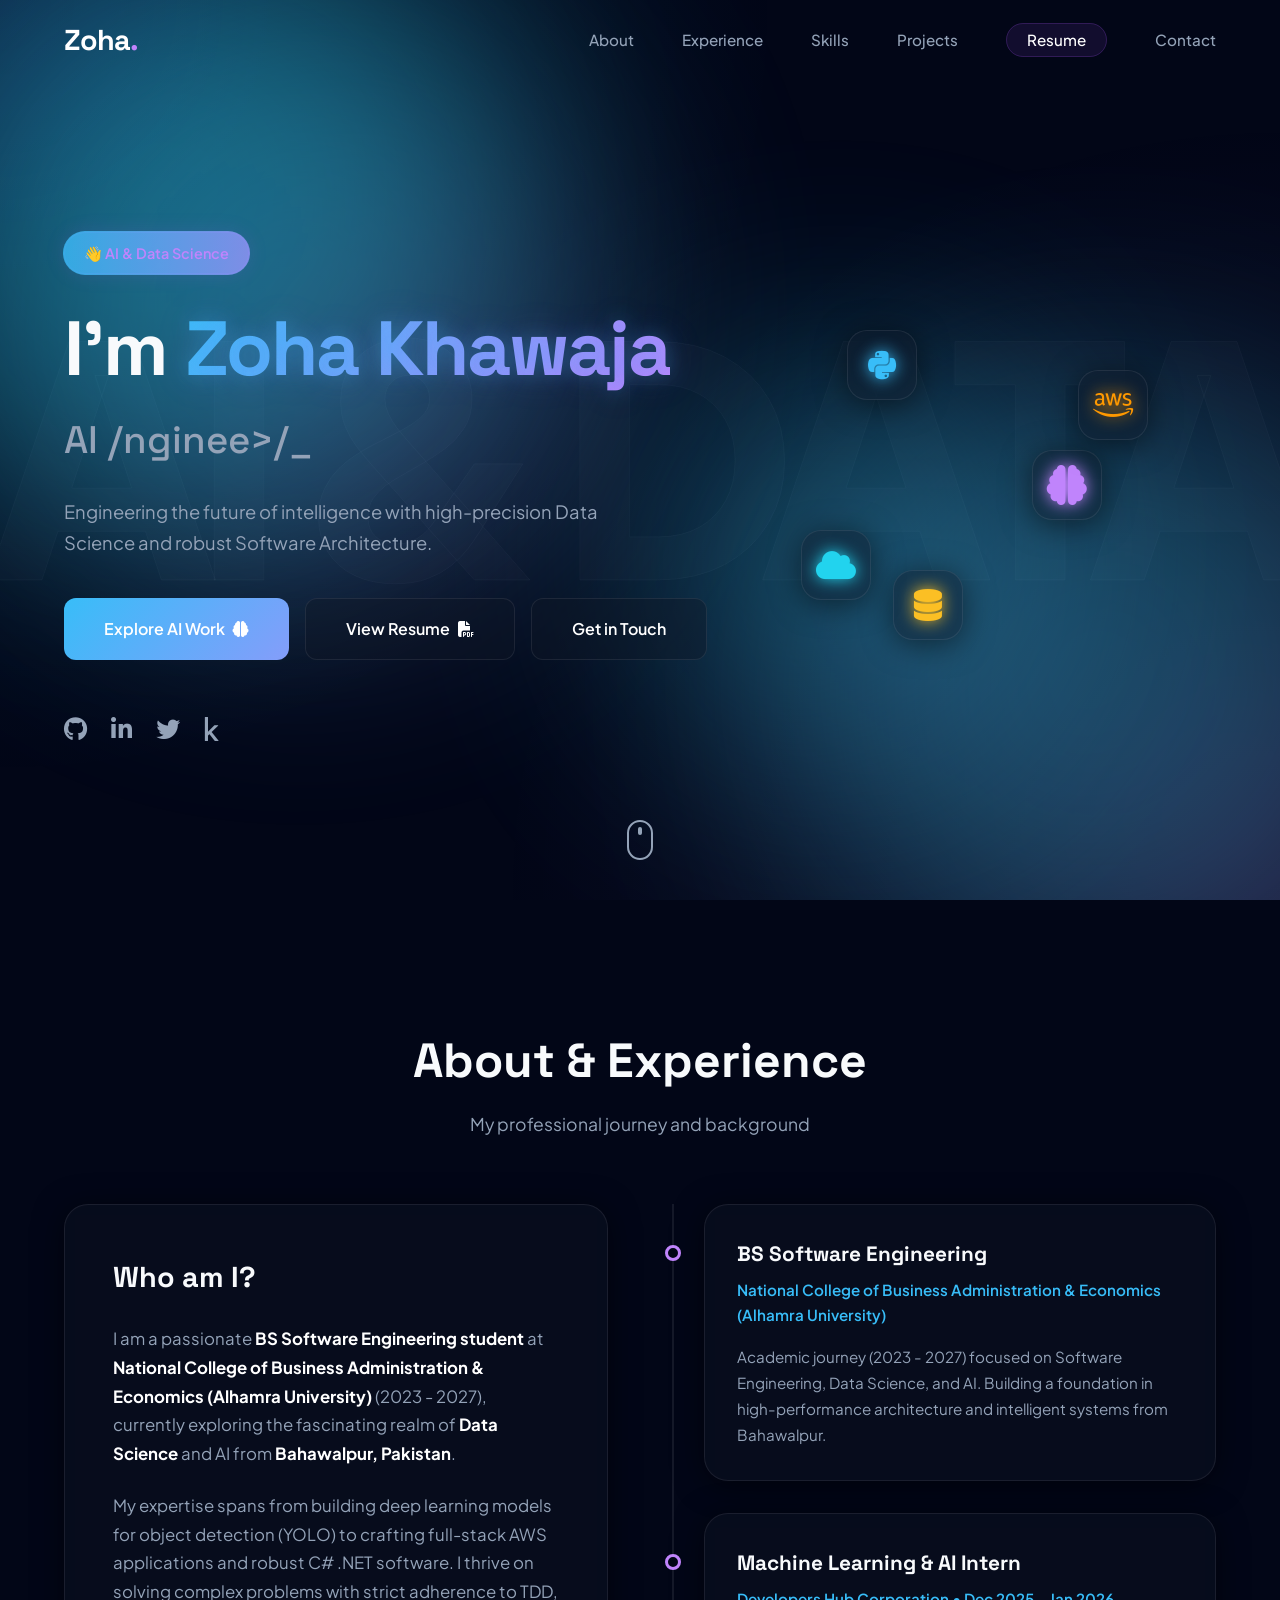
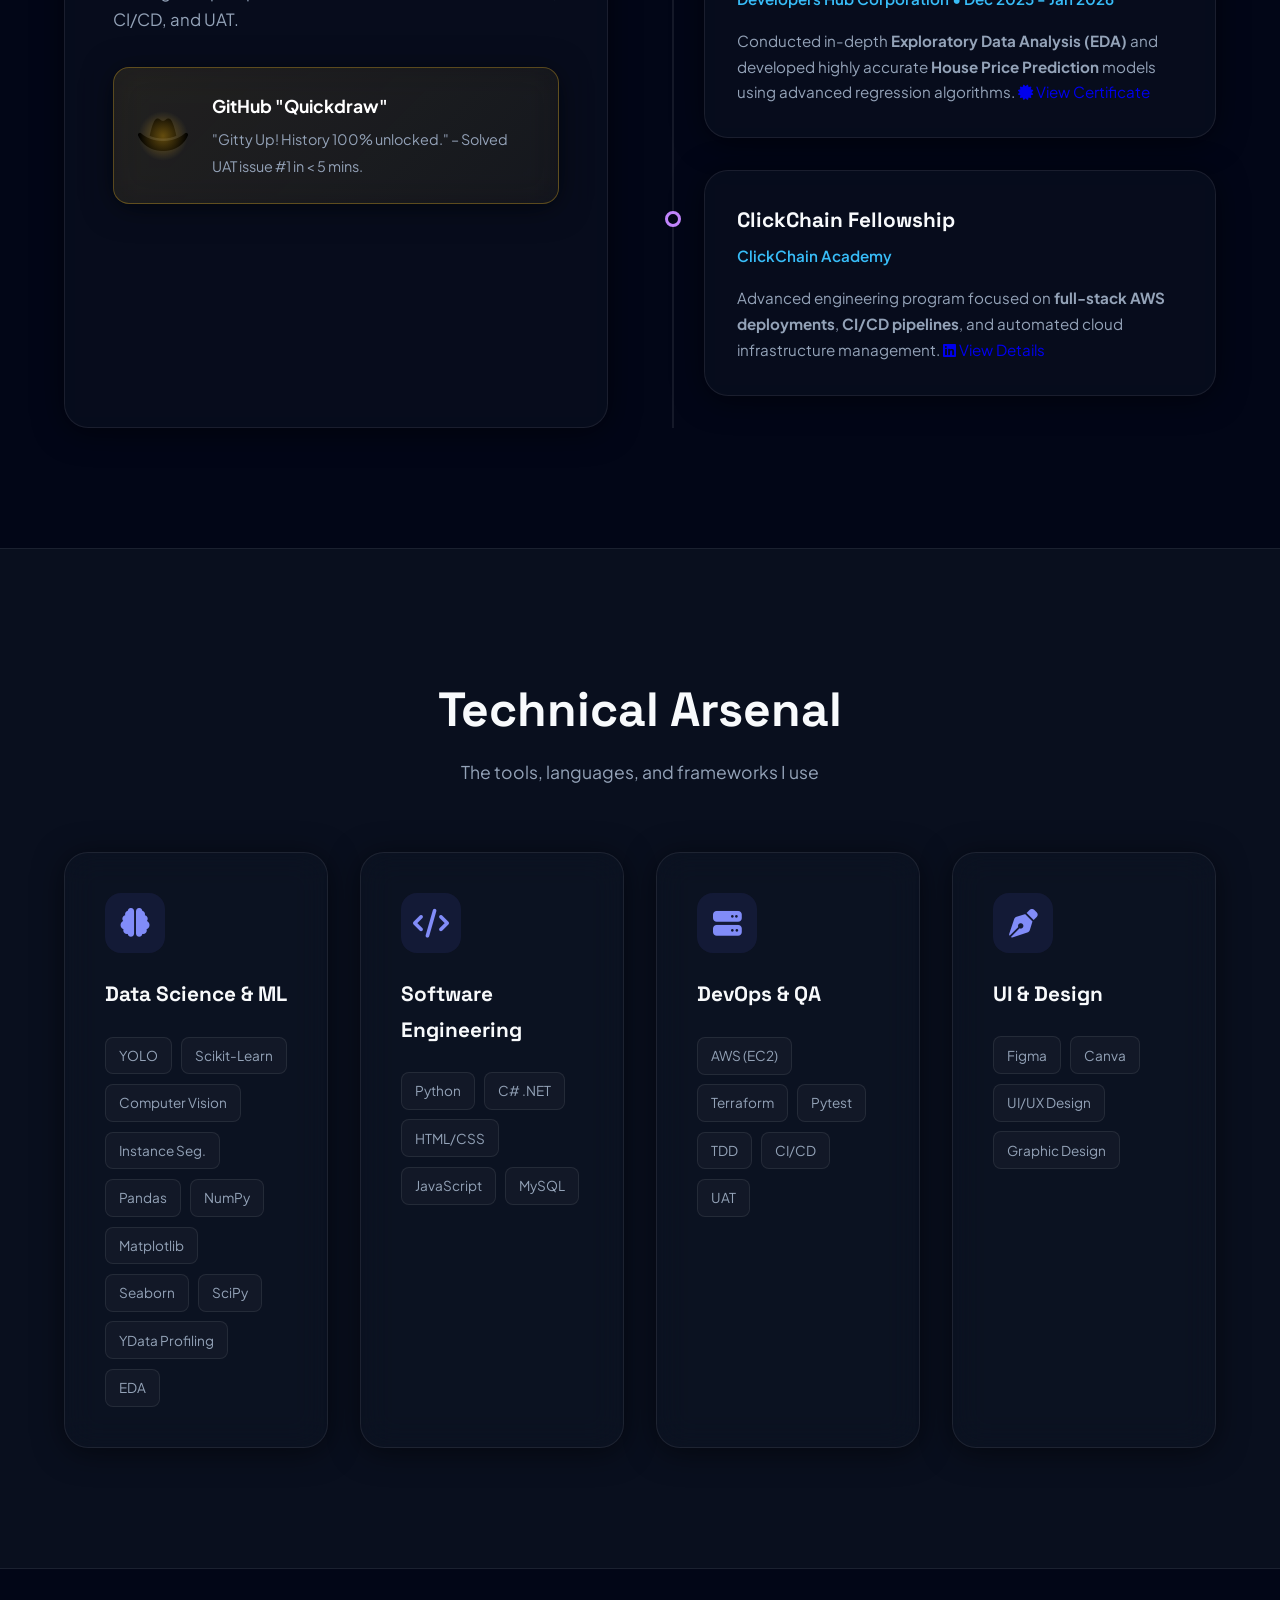
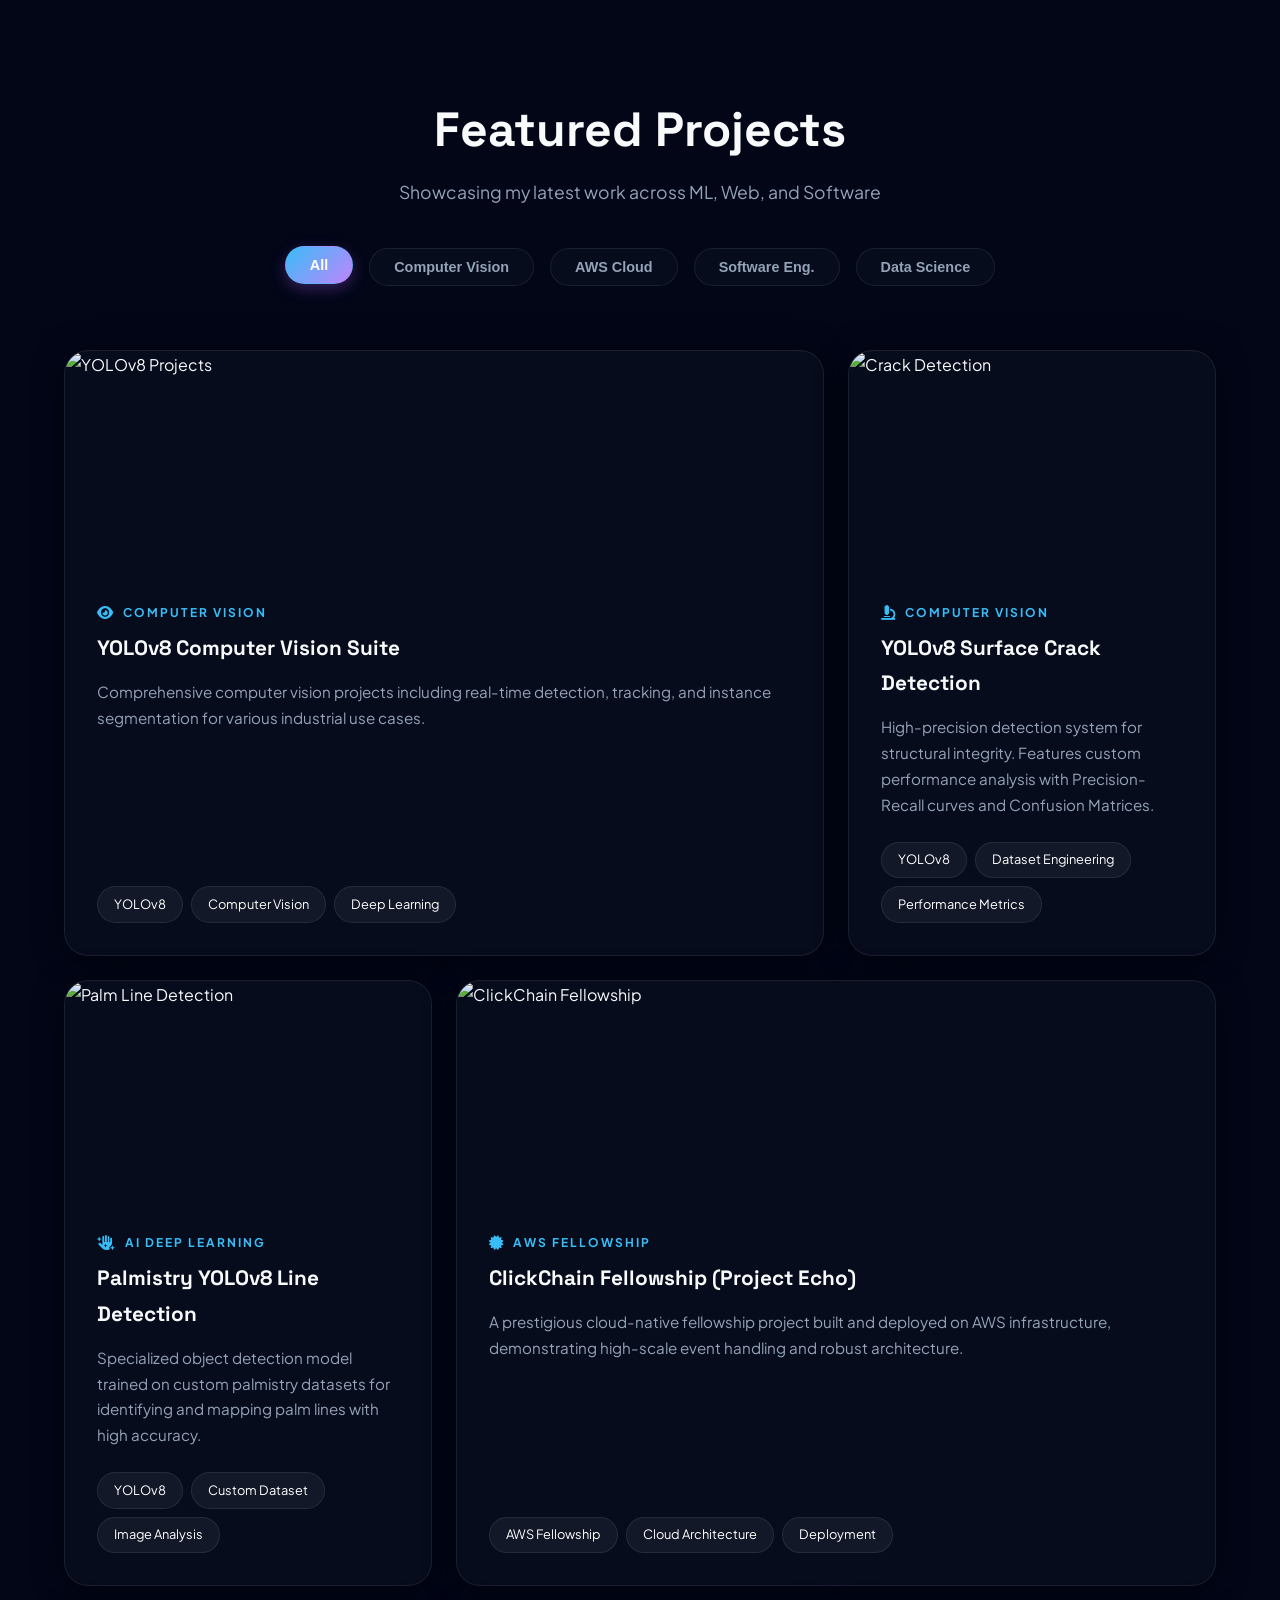
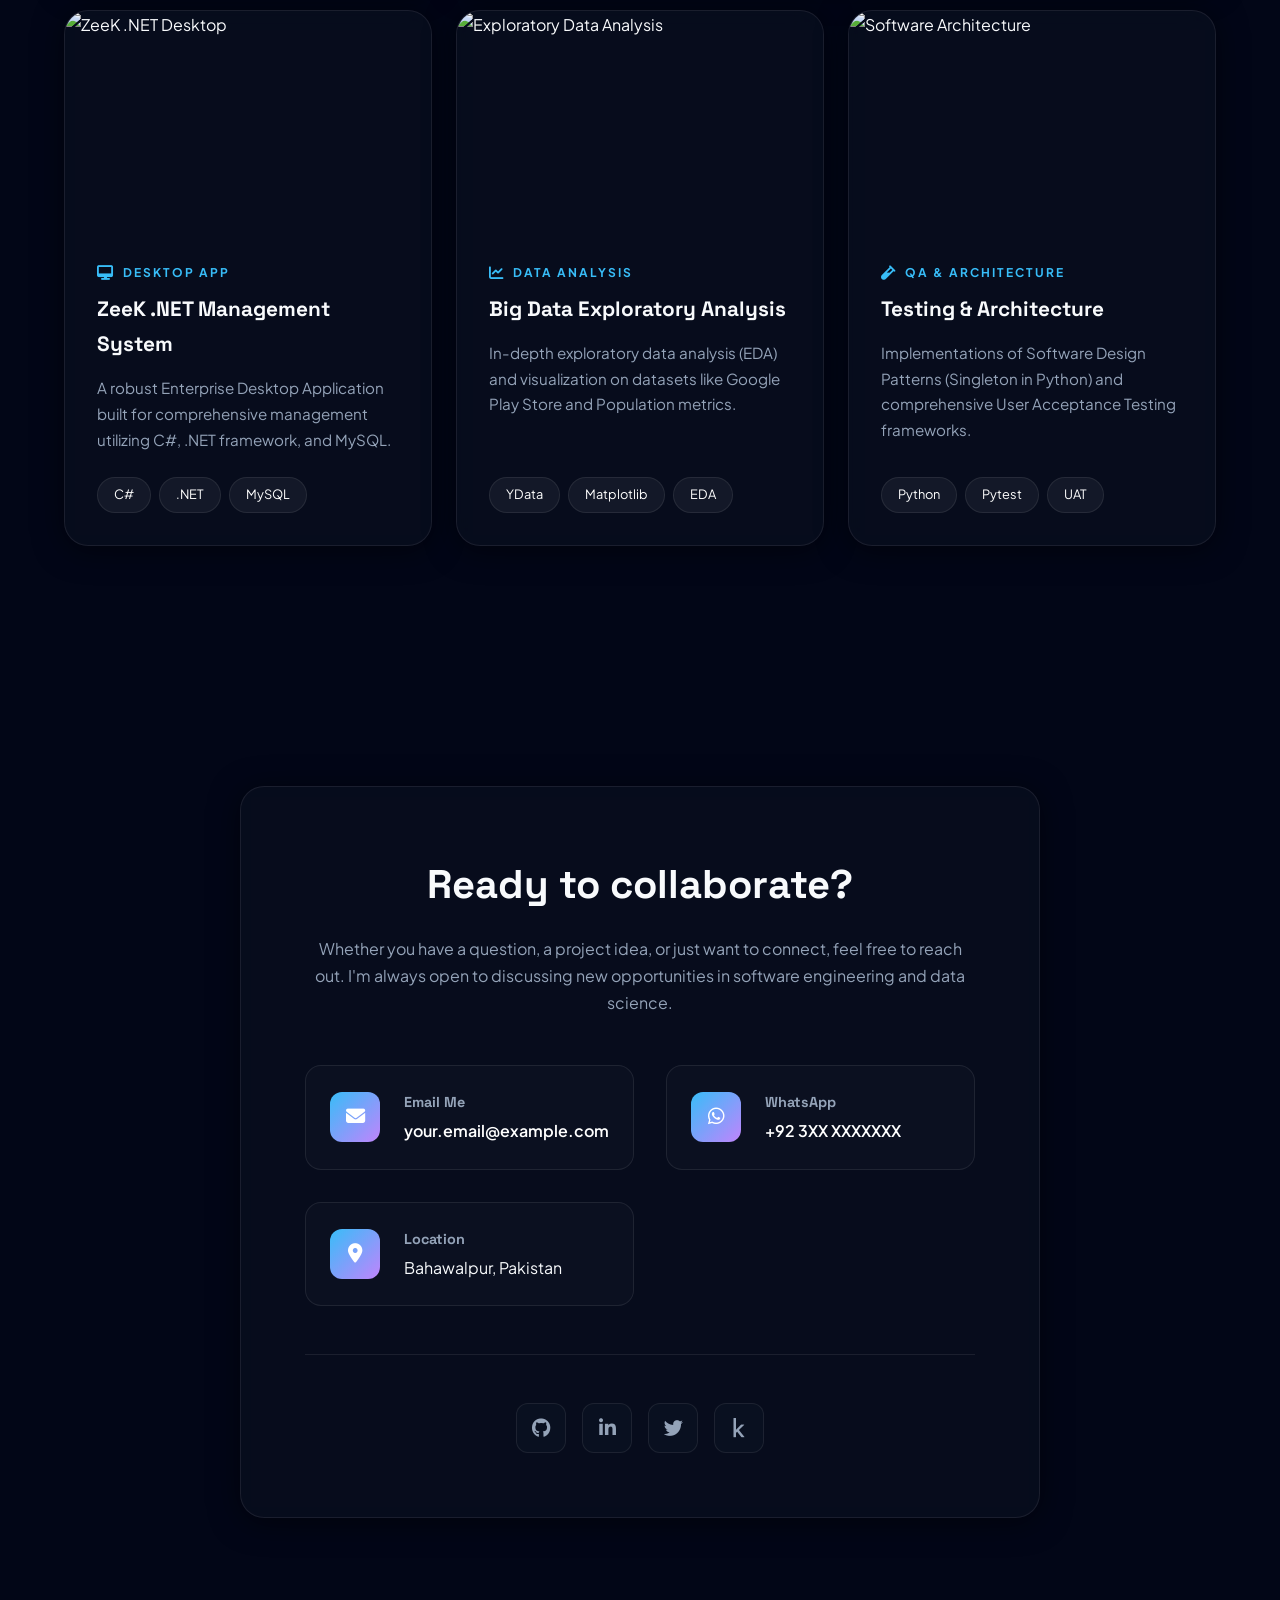
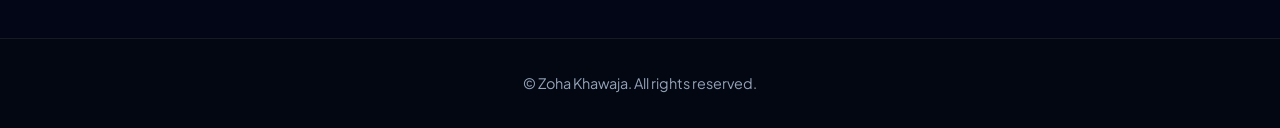
==== commit 626eae4d: "Privacy: made email and WhatsApp generic in portfolio and resume" ====
--- a/index.html
+++ b/index.html
@@ -361,14 +361,14 @@
                             <div class="method-icon"><i class="fas fa-envelope"></i></div>
                             <div>
                                 <h4>Email Me</h4>
-                                <a href="mailto:zohaakhawajaa@gmail.com">zohaakhawajaa@gmail.com</a>
+                                <a href="mailto:your.email@example.com">your.email@example.com</a>
                             </div>
                         </div>
                         <div class="method">
                             <div class="method-icon"><i class="fab fa-whatsapp"></i></div>
                             <div>
                                 <h4>WhatsApp</h4>
-                                <a href="https://wa.me/923176497443" target="_blank">+92 317 6497443</a>
+                                <a href="#" target="_blank">+92 3XX XXXXXXX</a>
                             </div>
                         </div>
                         <div class="method">
--- a/style.css
+++ b/style.css
@@ -380,6 +380,26 @@
     width: 100%;
 }
 
+.nav-links a.resume-nav-link {
+    color: #fff;
+    padding: 0.4rem 1.25rem;
+    background: rgba(168, 85, 247, 0.1);
+    border: 1px solid rgba(168, 85, 247, 0.2);
+    border-radius: 50px;
+    transition: all 0.3s cubic-bezier(0.4, 0, 0.2, 1);
+}
+
+.nav-links a.resume-nav-link:hover {
+    background: var(--gradient-brand);
+    border-color: transparent;
+    box-shadow: 0 0 20px rgba(168, 85, 247, 0.3);
+    transform: translateY(-2px);
+}
+
+.nav-links a.resume-nav-link::after {
+    display: none;
+}
+
 .mobile-menu-btn {
     display: none;
     font-size: 1.5rem;
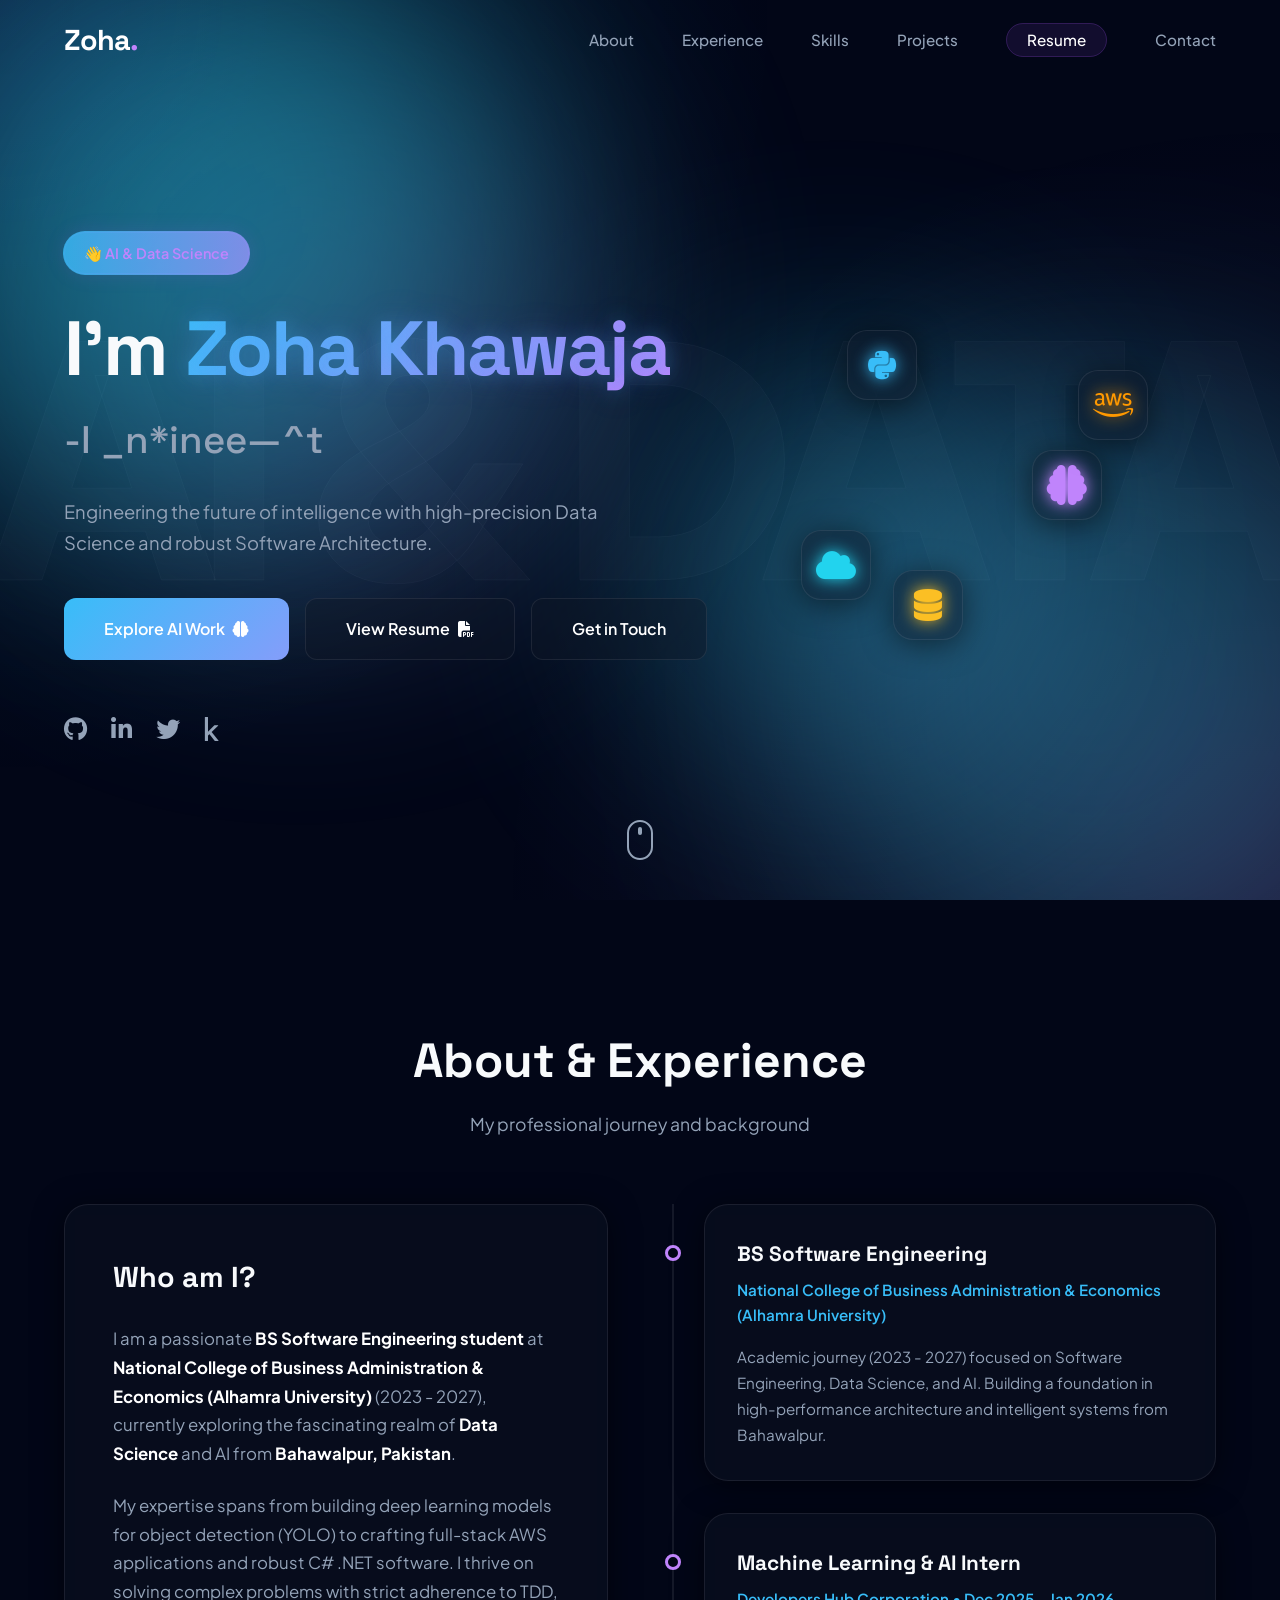
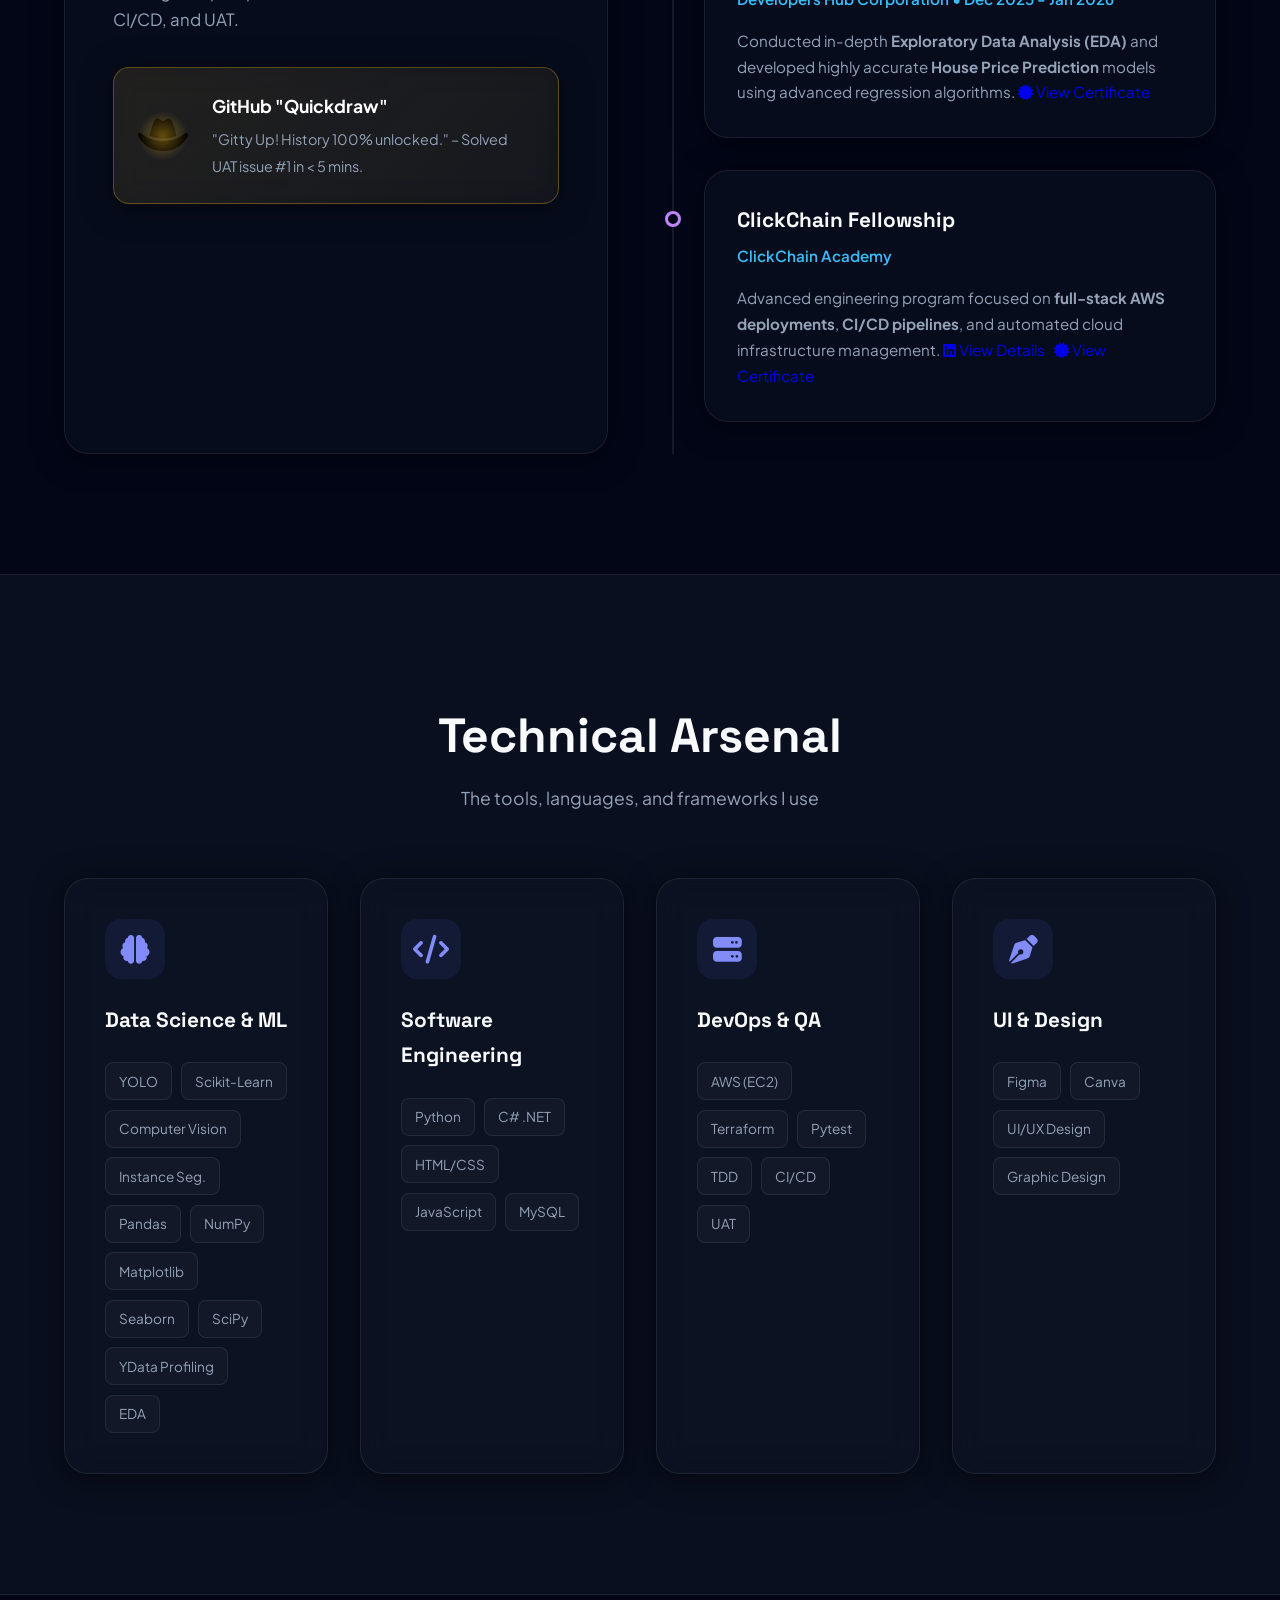
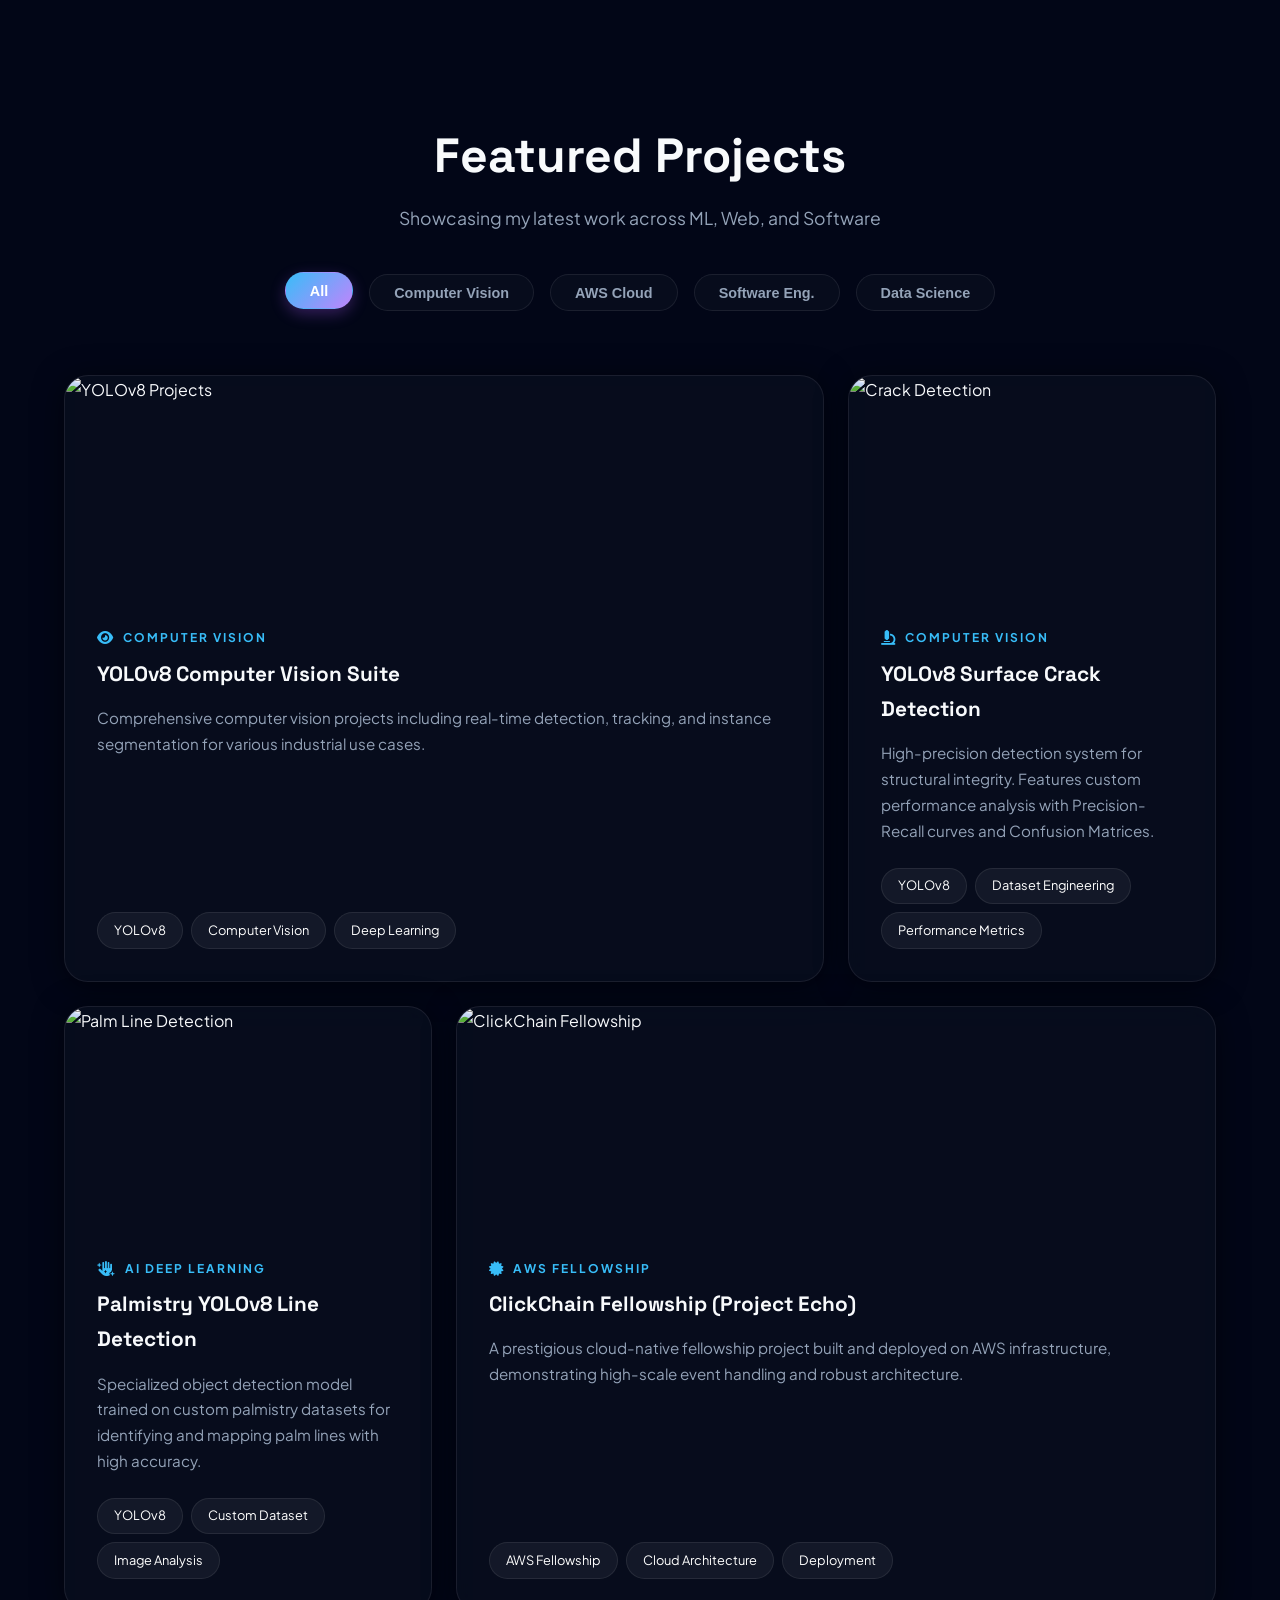
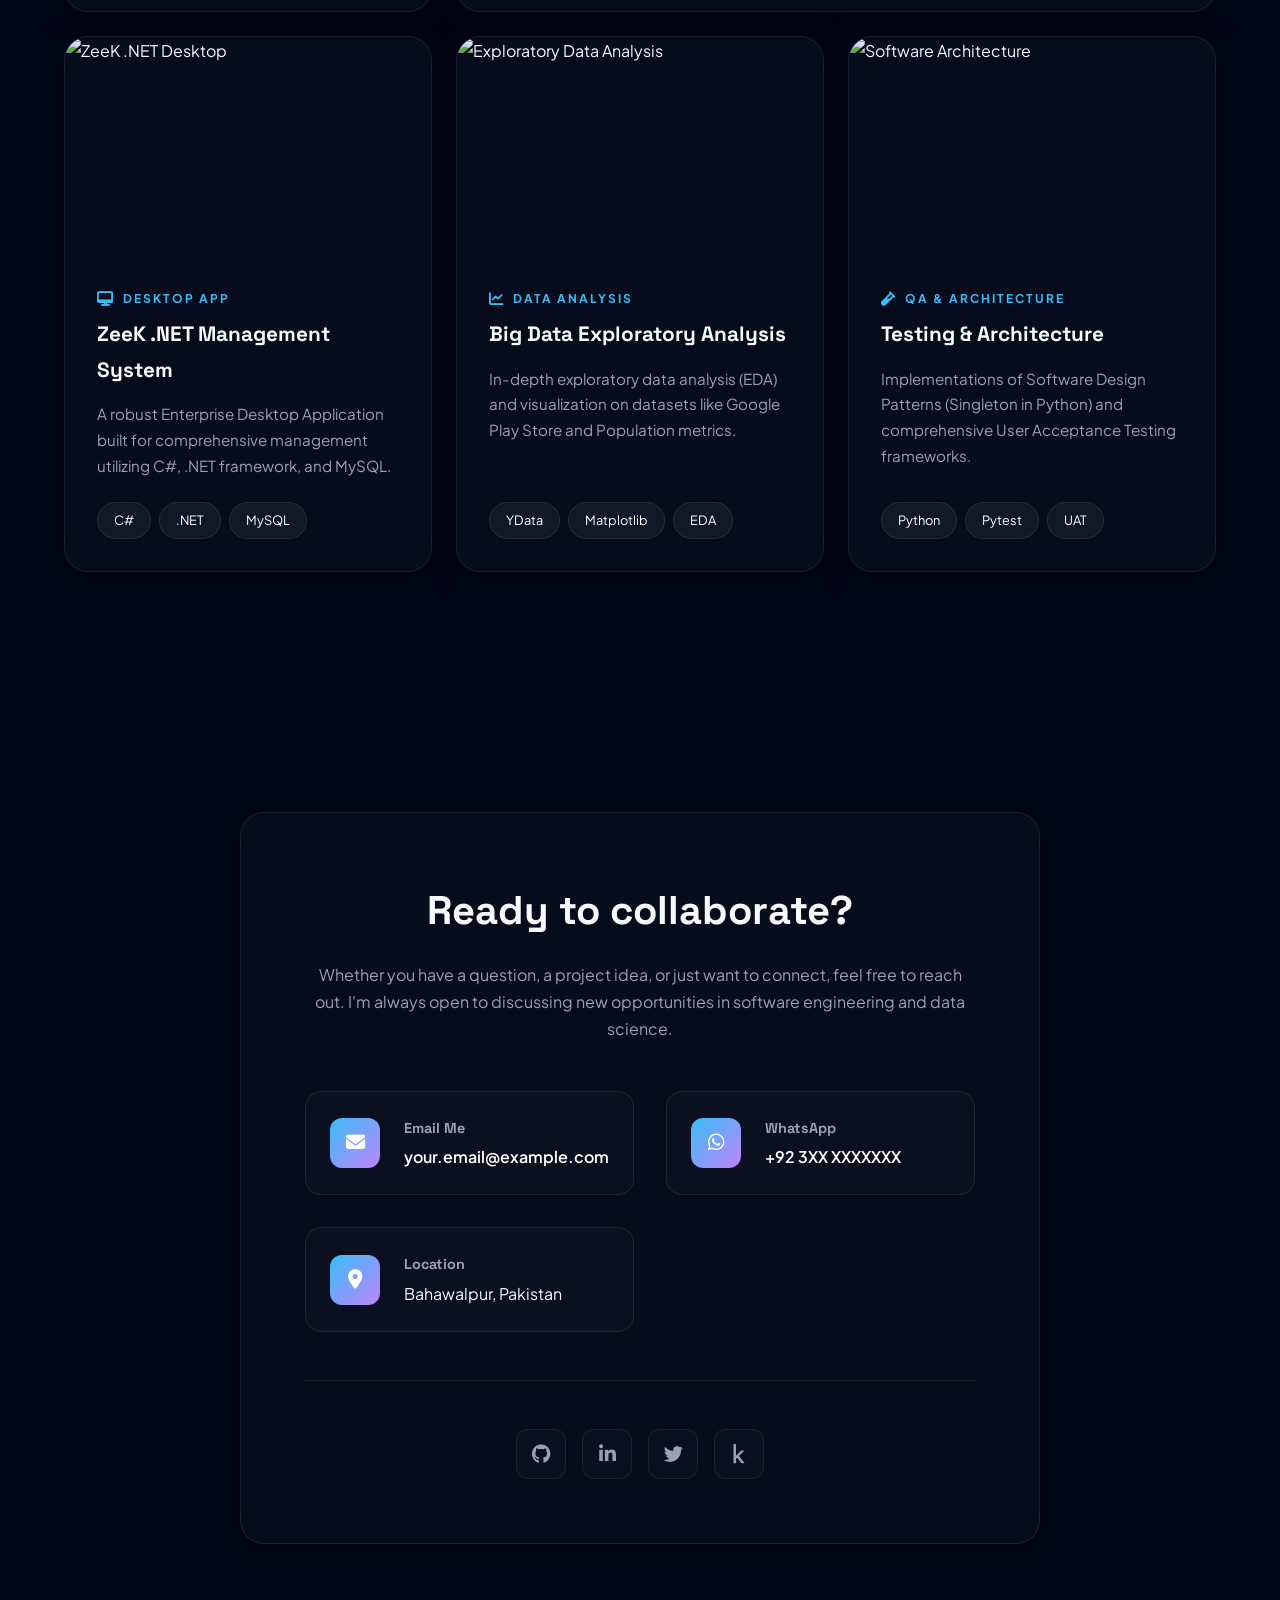
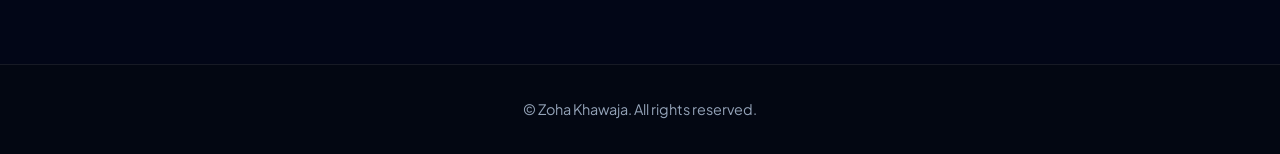
==== commit 60152a83: "Add ClickChain Fellowship certificate to experience section" ====
--- a/index.html
+++ b/index.html
@@ -131,7 +131,7 @@
                         <div class="timeline-content">
                             <h4>ClickChain Fellowship</h4>
                             <p class="company"><a href="https://www.linkedin.com/posts/zoha-khawaja-99671831b_built-and-deployed-on-aws-my-clickchain-activity-7440325307993153536-bcNY" target="_blank">ClickChain Academy</a></p>
-                            <p class="desc">Advanced engineering program focused on <strong>full-stack AWS deployments</strong>, <strong>CI/CD pipelines</strong>, and automated cloud infrastructure management. <a href="https://www.linkedin.com/posts/zoha-khawaja-99671831b_built-and-deployed-on-aws-my-clickchain-activity-7440325307993153536-bcNY" target="_blank" class="text-link"><i class="fab fa-linkedin"></i> View Details</a></p>
+                            <p class="desc">Advanced engineering program focused on <strong>full-stack AWS deployments</strong>, <strong>CI/CD pipelines</strong>, and automated cloud infrastructure management. <a href="https://www.linkedin.com/posts/zoha-khawaja-99671831b_built-and-deployed-on-aws-my-clickchain-activity-7440325307993153536-bcNY" target="_blank" class="text-link"><i class="fab fa-linkedin"></i> View Details</a> &nbsp; <a href="Zoha Khawaja .png" target="_blank" class="text-link"><i class="fas fa-certificate"></i> View Certificate</a></p>
                         </div>
                     </div>
                 </div>
